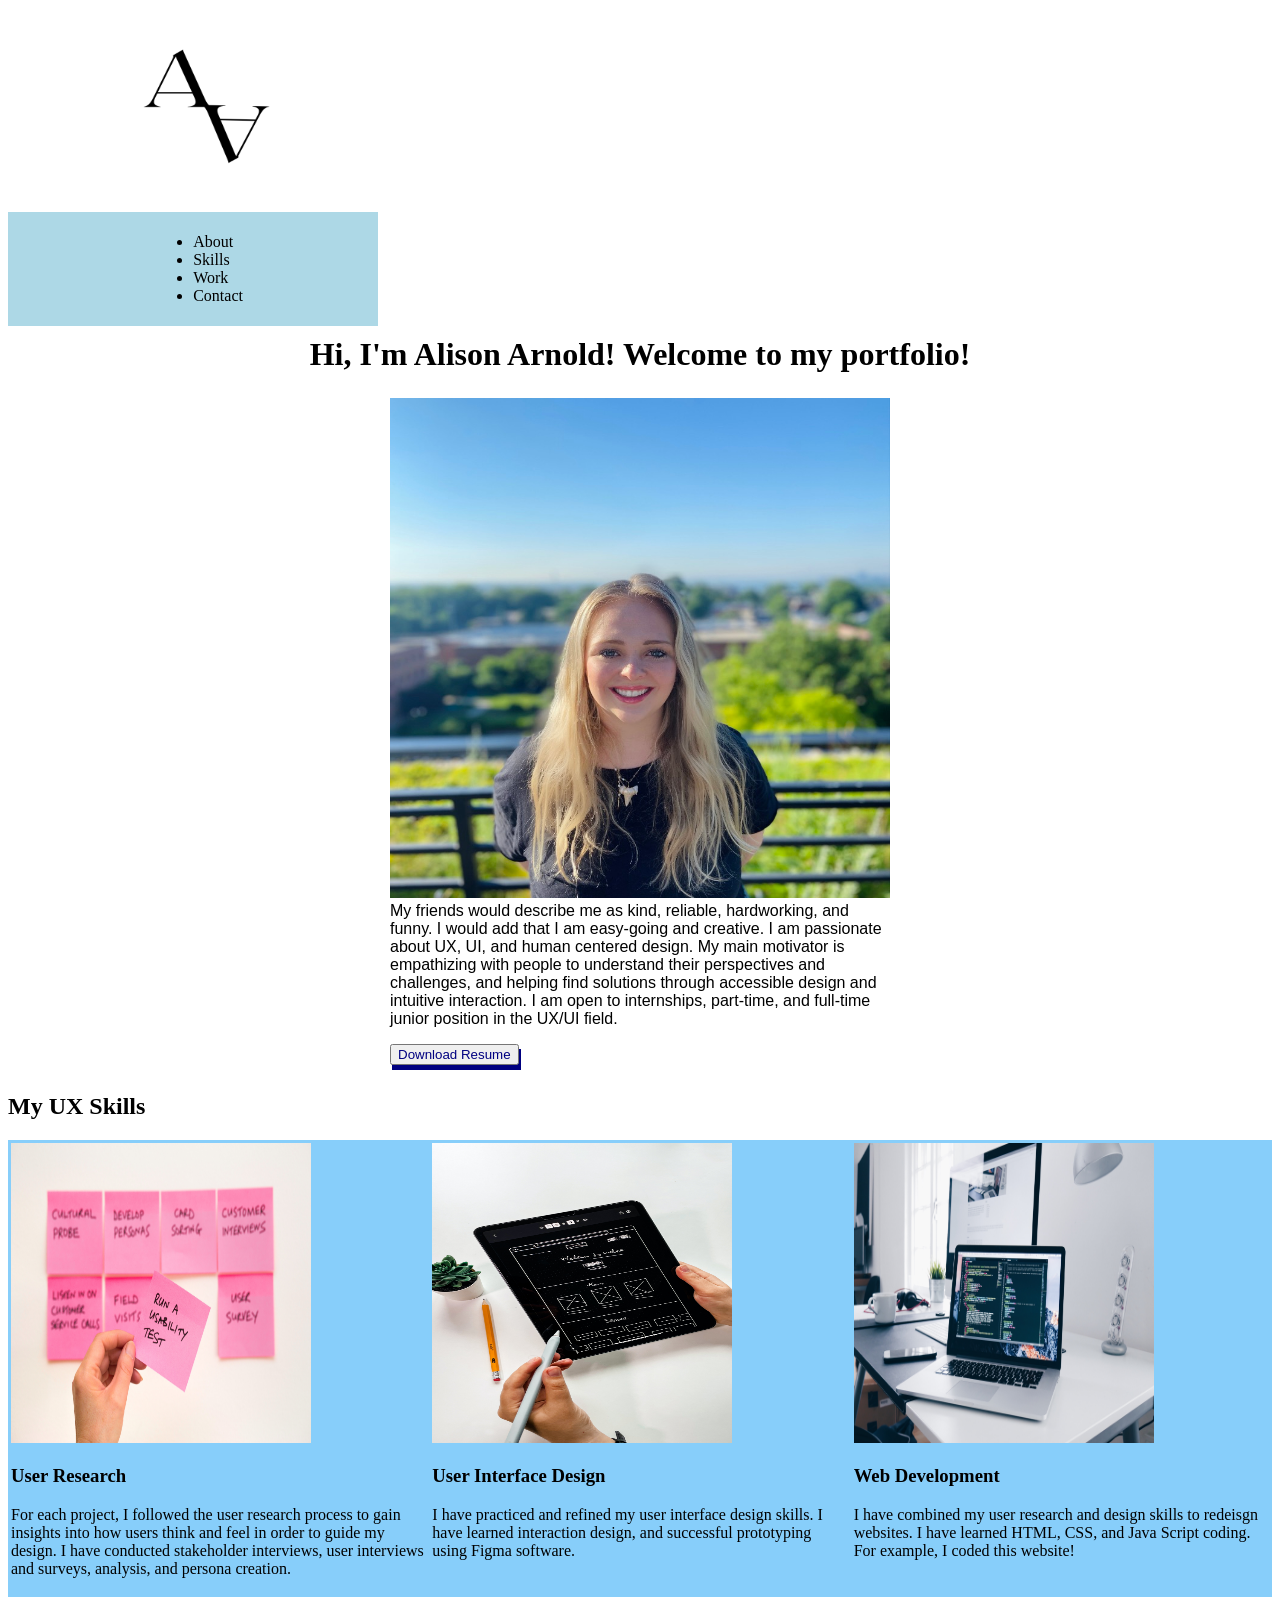
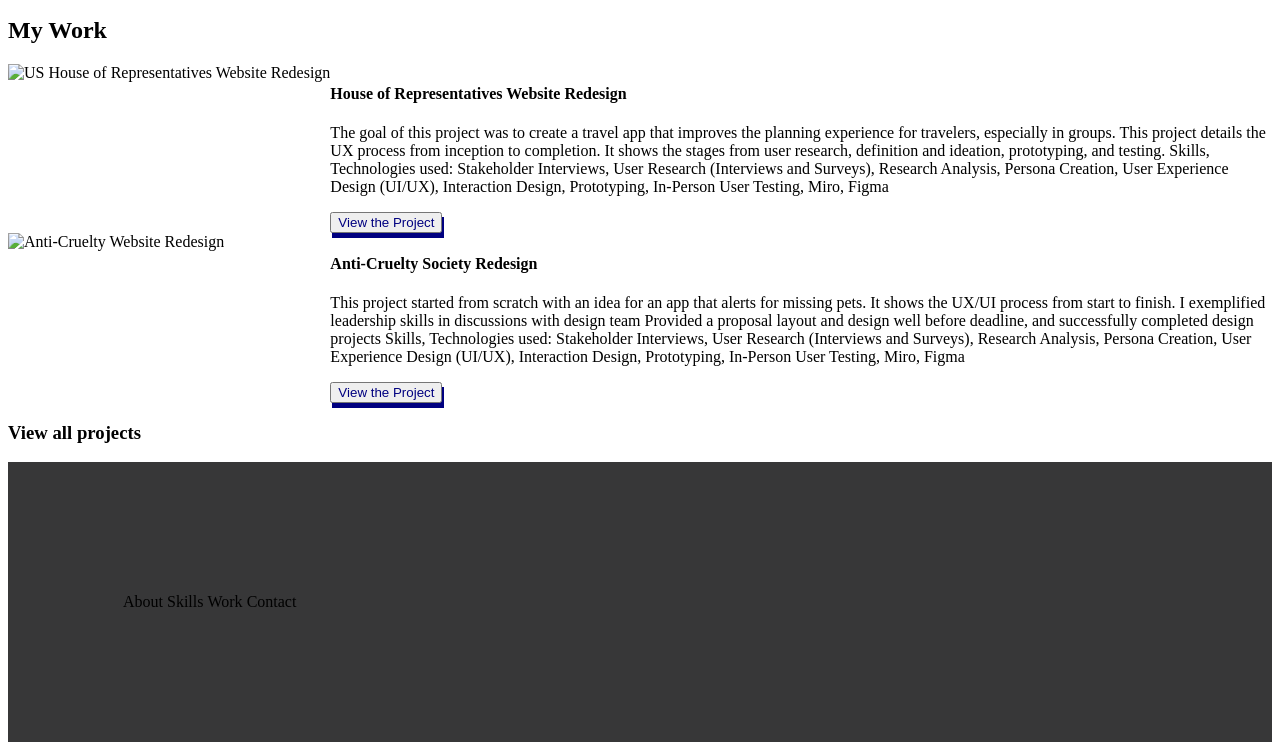
==== index.html @ e52a324d "second second" ====
<!DOCTYPE html>
<html>
<head>
    <link rel="stylesheet" href="style.css">
    <title></title>
    <script src="https://ajax.googleapis.com/ajax/libs/jquery/3.6.4/jquery.min.js"></script>
</head>
<body>

<header class="navigation">
    <div class="inline-block" class="logo">
        <img src="logo.png" alt="Logo" width="400" height="200"
    </div>
    
 <nav class="inline-block">
    <ul>
        <li>About</li>
        <li>Skills</li>
        <li>Work</li>
        <li>Contact</li>
    </ul>
 </nav>

</header>




<header class="welcome">Hi, I'm Alison Arnold! Welcome to my portfolio!</header>



<section class="heroImg">
    <div class="content">
        <img src="Headshot.jpg" width="500" height="500"
        <p>My friends would describe me as kind, reliable, hardworking, and funny. I would add that I am easy-going and creative. I am passionate about UX, UI, and human centered design. My main motivator is empathizing with people to understand their perspectives and challenges, and helping find solutions through accessible design and intuitive interaction.
I am open to internships, part-time, and full-time junior position in the UX/UI field.</p>
<button>Download Resume</button>
    </div>


</section>

 <!--  My UX Skills section coded using CSS flex -->
<section class="mySkills">
    <h1>My UX Skills</h1>
    <div class="flexContainer">
        <div class="userResearch"> <img src="User Research.jpg" alt="User Research" width="300" height="300">
        <h3>User Research</h3>
        <p> For each project, I followed the user research process to gain insights into how users think and feel in order to guide my design. I have conducted stakeholder interviews, user interviews and surveys, analysis, and persona creation.   </p></div>
        <div class="uiDesign"> <img src="UI Design.jpg" alt="User Interface Design" width="300" height="300">
            <h3>User Interface Design</h3>
            <p> I have practiced and refined my user interface design skills. I have learned interaction design, and successful prototyping using Figma software.</p></div>
        <div class="webDevelopment"> <img src="Web Development.jpg" alt="Web Development" width="300" height="300">
            <h3>Web Development</h3>
            <p> I have combined my user research and design skills to redeisgn websites. I have learned HTML, CSS, and Java Script coding. For example, I coded this website!</p></div>
        </div>
    </div>

</section>




<!-- My Work Section Constructed using CSS Grid -->
<section class="myWork">
    <h1>My Work</h1>
    <div class="workGrid">
        <div class="houseWebsite"> <img src="house desktop mockup 2.png" alt="US House of Representatives Website Redesign" 
            width="500" height="300">
        </div>
        <div class="houseWords"> 
            <h4>House of Representatives Website Redesign</h4>
            <p>The goal of this project was to create a travel app that improves the planning experience for
                travelers, especially in groups. This project details the UX process from inception to completion. It
                shows the stages from user research, definition and ideation, prototyping, and testing.
                Skills, Technologies used: Stakeholder Interviews, User Research (Interviews and Surveys),
                Research Analysis, Persona Creation, User Experience Design (UI/UX), Interaction Design,
                Prototyping, In-Person User Testing, Miro, Figma</p>
            <button>View the Project</button>
        </div>
        <div class="antiCruelty"> <img src="anti cruelty desktop mockup 2.jpeg" alt="Anti-Cruelty Website Redesign"
            width="400" height="300"></div>
            <div class="crueltyWords"> 
                <h4>Anti-Cruelty Society Redesign</h4>
                <p>This project started from scratch with an idea for an app that alerts for missing pets. It shows the
                    UX/UI process from start to finish. I exemplified leadership skills in discussions with design team
                    Provided a proposal layout and design well before deadline, and successfully completed
                    design projects
                    Skills, Technologies used: Stakeholder Interviews, User Research (Interviews and Surveys),
                    Research Analysis, Persona Creation, User Experience Design (UI/UX), Interaction Design,
                    Prototyping, In-Person User Testing, Miro, Figma</p>
                <button>View the Project</button>
            </div>
        </div>
    
        <h3>View all projects</h3>




    </div>






</section>







<footer>
    <ul>
        <li class="inline-block">About</li>
        <li class="inline-block">Skills</li>
        <li class="inline-block">Work</li>
        <li class="inline-block">Contact</li>
    </ul>
</footer>




</body>


<script src="index.js"></script>


</html>
---- style.css ----
.inline-block {display: inline-block;
vertical-align: top; }

.logo {width: 23%;
padding: 1%;
text-align: center;}

nav {width: 73%;
padding: 1%;
background-color: lightblue;}

ul {width: 50%;
margin-left: auto;}

.welcome {text-align: center; padding-top: 10px; font-weight: bolder; font-size: larger;}

.heroImg {height: 600px;
padding: 25px;}

.content {width: 500px;
margin: 0 auto;
font-family: Arial, Helvetica, sans-serif;}

footer {background-color: #373738;
padding: 15px;}

footer ul {display: inline-block;
    vertical-align: top;
    padding: 100px;}

button {color: navy;
box-shadow: 2px 5px;}

.mySkills {padding-top: 50px;}
.flexContainer {display: flex; flex-direction: row; flex-wrap: nowrap; background-color: lightskyblue;}
.userResearch {width: 33%; margin: 1px; padding: 2px;}
.uiDesign {width: 33%;margin: 1px; padding: 2px;}
.webDevelopment {width: 33%;margin: 1px; padding: 2px;}

.workGrid {display: grid;}
.houseWebsite {grid-area: 1 / 1 / span 2 /span 3;}
.houseWords {grid-area: 1 / 4 / span 2 / span 6;}
.antiCruelty {grid-area: 4 / 1 / span 2 / span 3;}
.crueltyWords {grid-area: 4 / 4 / span 2 / span 6;}

@media only screen and (max-width: 600) {
    .flexContainer {display: flex; flex-direction: column; flex-wrap: nowrap; background-color: lightskyblue;}
    .userResearch {width: 100%; margin: 1px; padding: 2px;}
    .uiDesign {width: 100%;margin: 1px; padding: 2px;}
    .webDevelopment {width: 100%;margin: 1px; padding: 2px;}

    .workGrid {display: grid;}
    .houseWebsite {grid-area: 1 / 1 / span 2 /span 3;}
    .houseWords {grid-area: 1 / 4 / span 2 / span 6;}
    .antiCruelty {grid-area: 4 / 1 / span 2 / span 3;}
    .crueltyWords {grid-area: 4 / 4 / span 2 / span 6;}

}
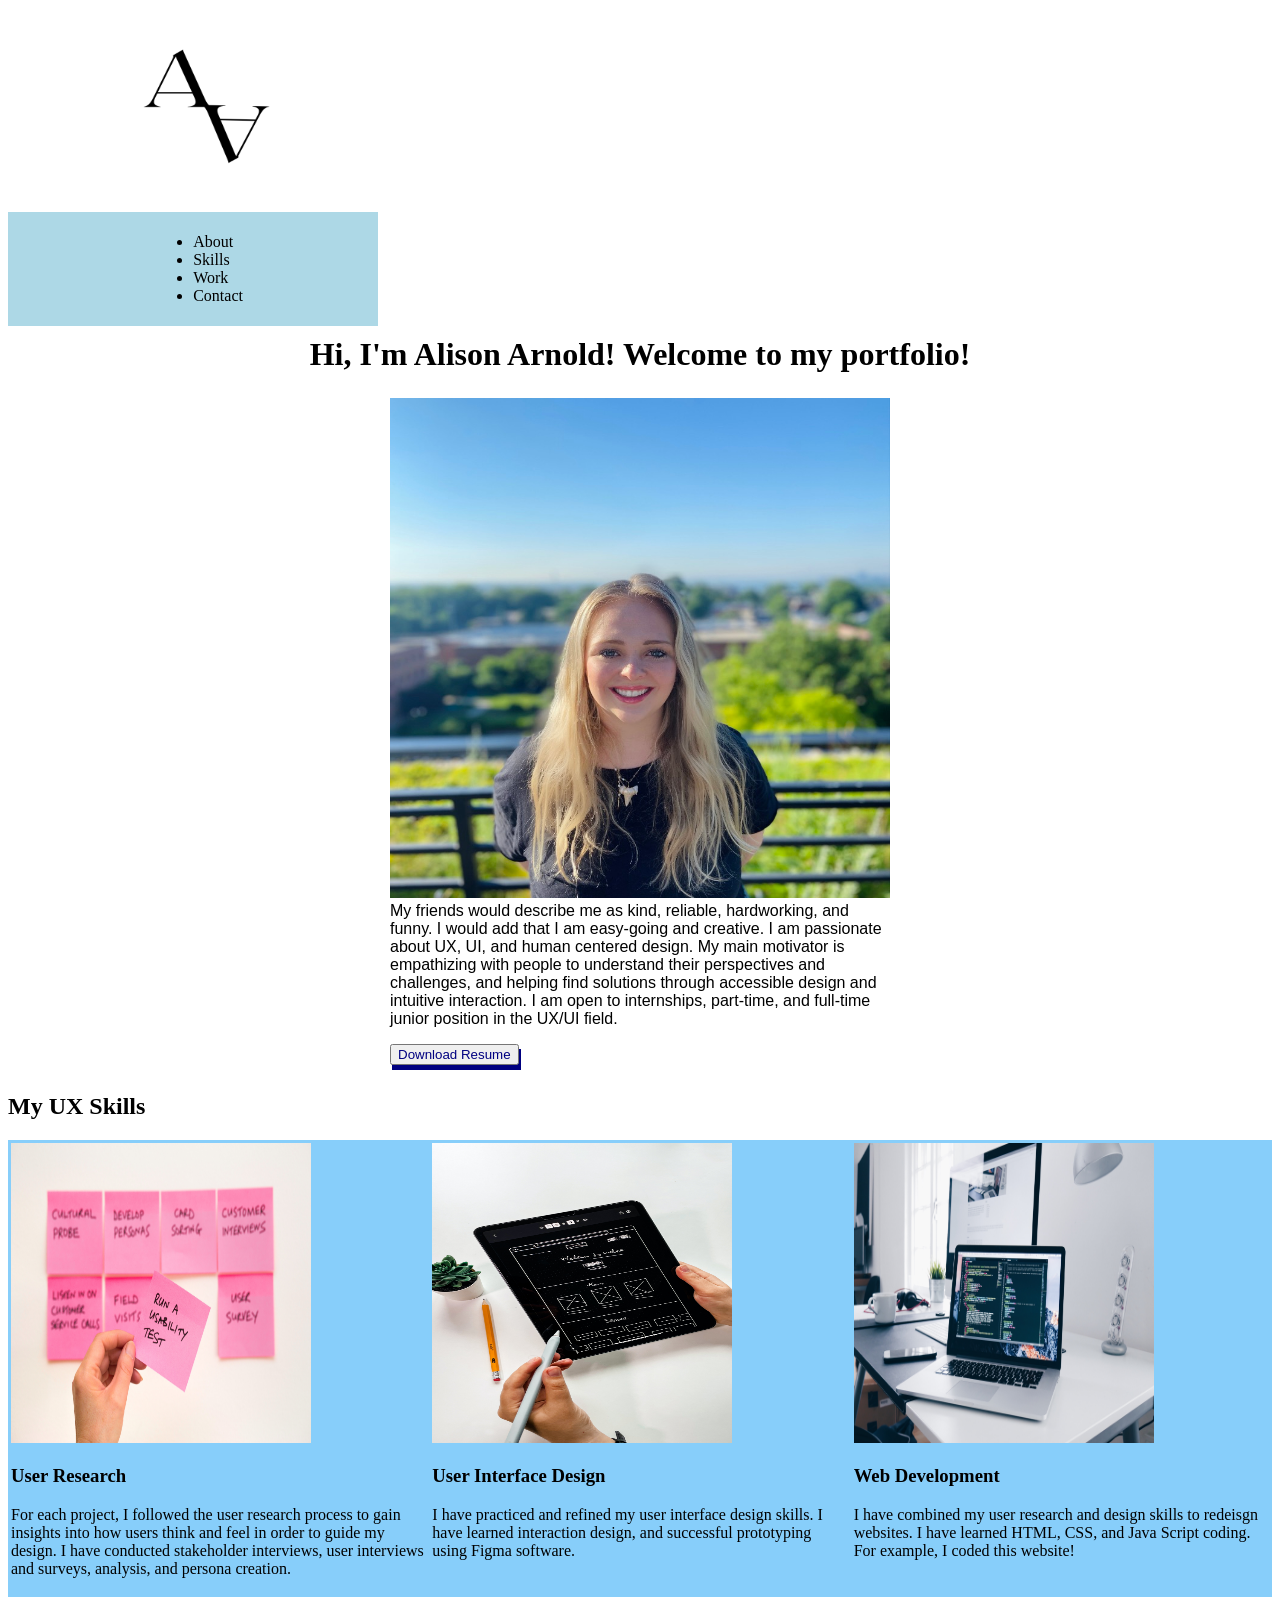
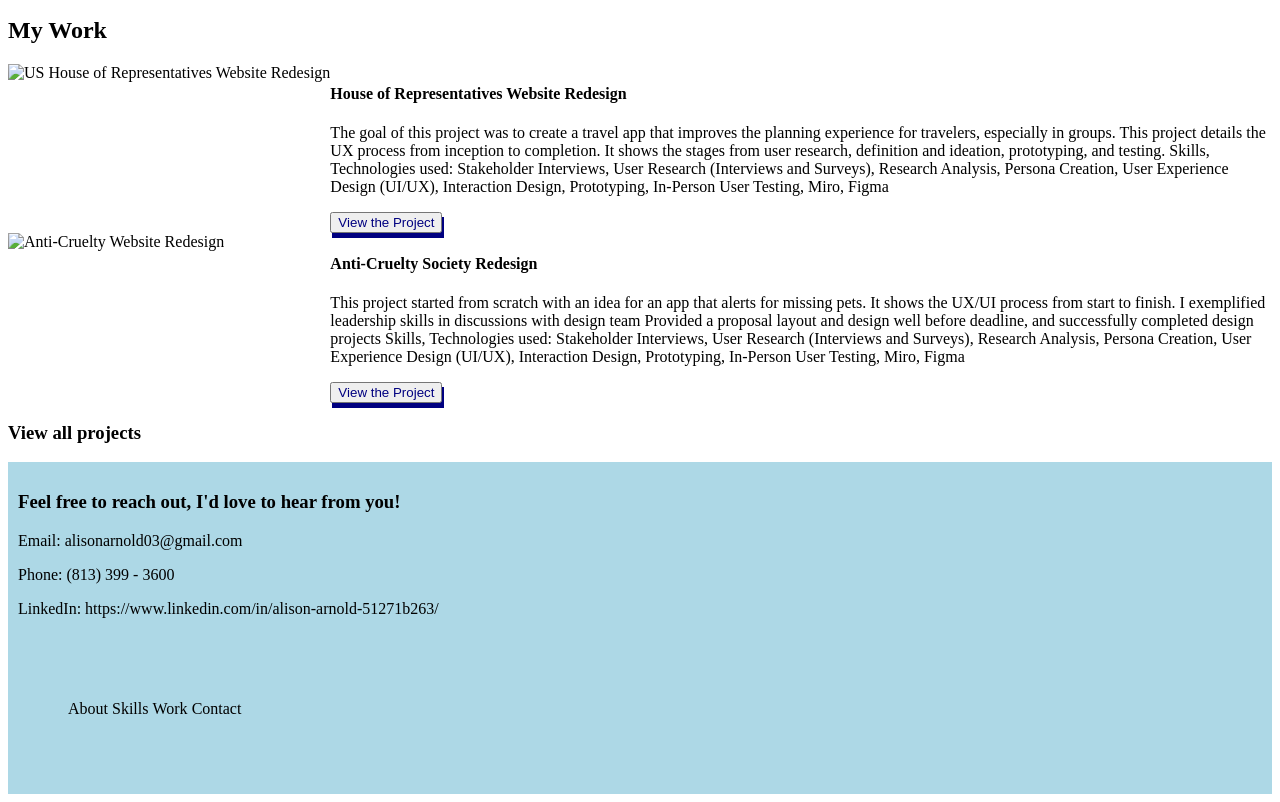
==== commit b4bb8a73: "third third" ====
--- a/index.html
+++ b/index.html
@@ -115,6 +115,10 @@
 
 
 <footer>
+    <h3>Feel free to reach out, I'd love to hear from you!</h3>
+    <p> Email: alisonarnold03@gmail.com</p>
+    <p> Phone: (813) 399 - 3600 </p>
+    <p> LinkedIn: https://www.linkedin.com/in/alison-arnold-51271b263/</p>
     <ul>
         <li class="inline-block">About</li>
         <li class="inline-block">Skills</li>
--- a/style.css
+++ b/style.css
@@ -21,12 +21,12 @@
 margin: 0 auto;
 font-family: Arial, Helvetica, sans-serif;}
 
-footer {background-color: #373738;
-padding: 15px;}
+footer {background-color: lightblue;
+padding: 10px;}
 
 footer ul {display: inline-block;
     vertical-align: top;
-    padding: 100px;}
+    padding: 50px;}
 
 button {color: navy;
 box-shadow: 2px 5px;}
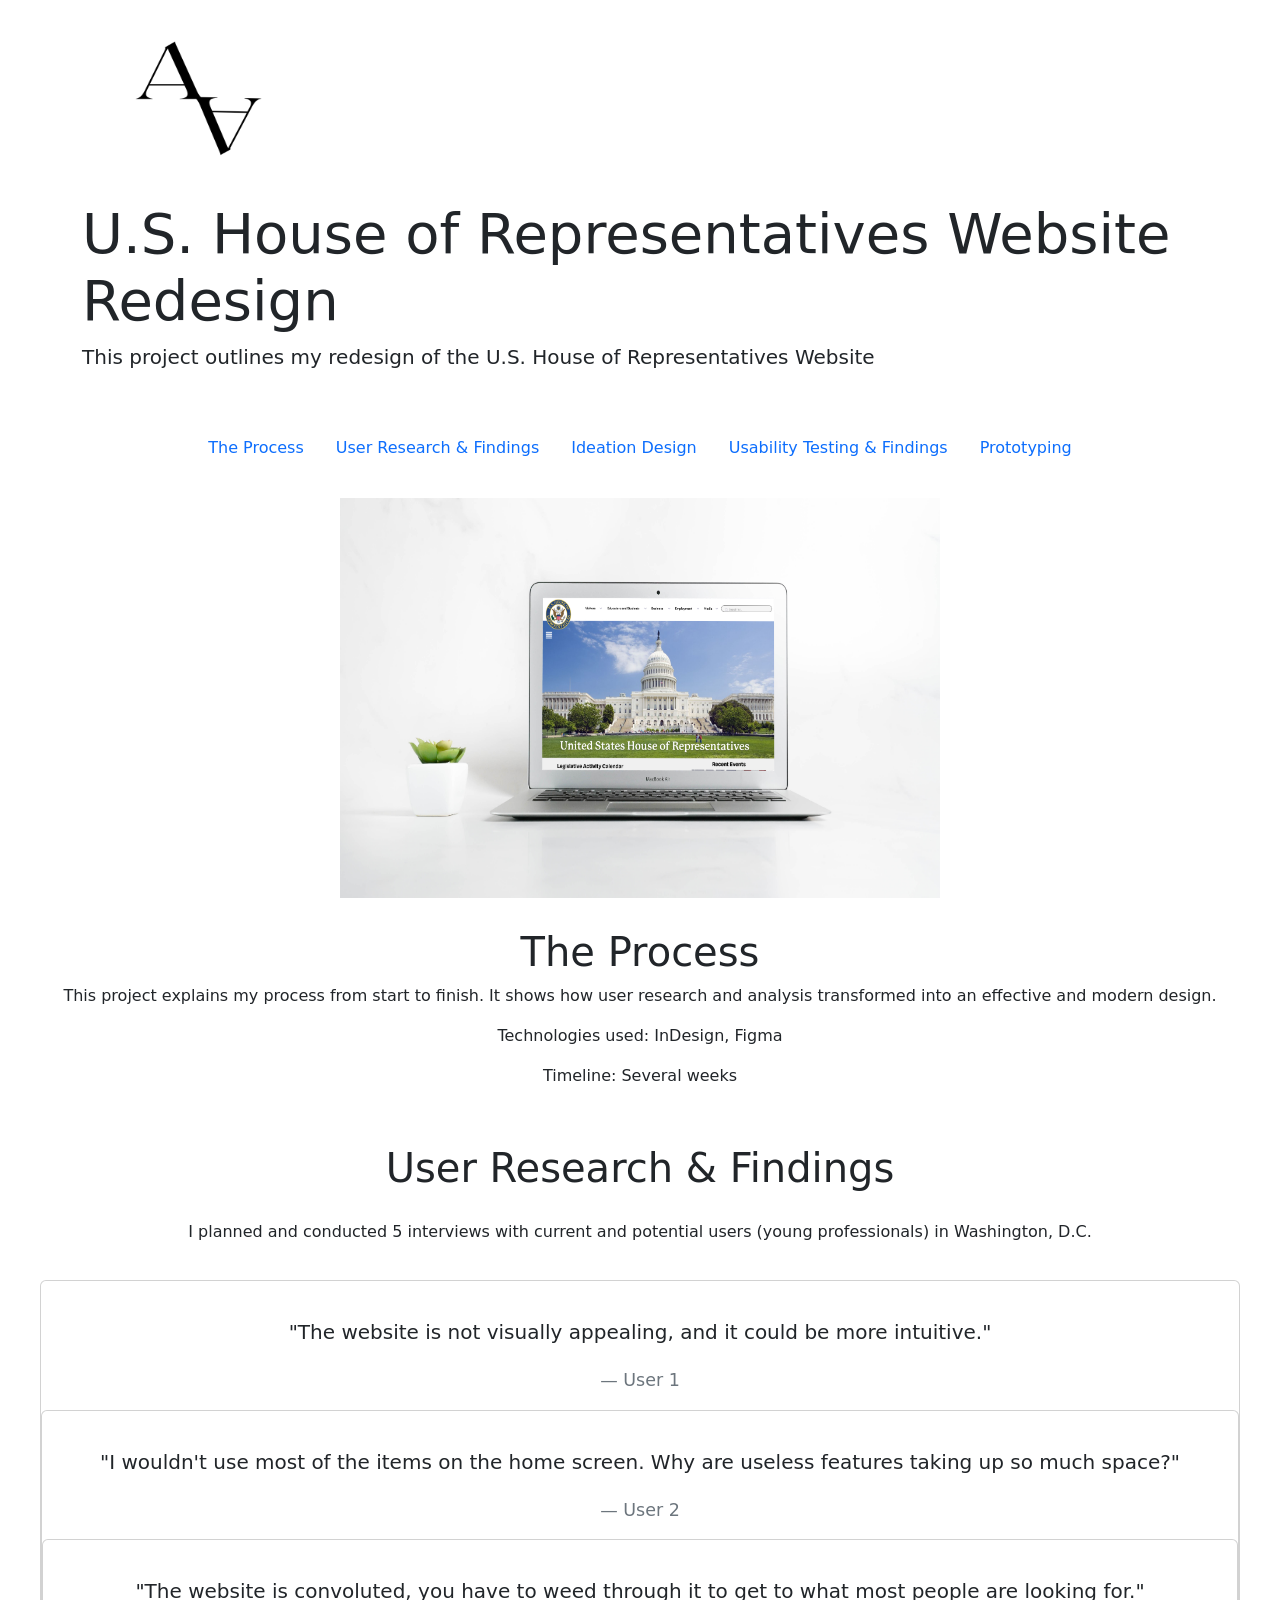
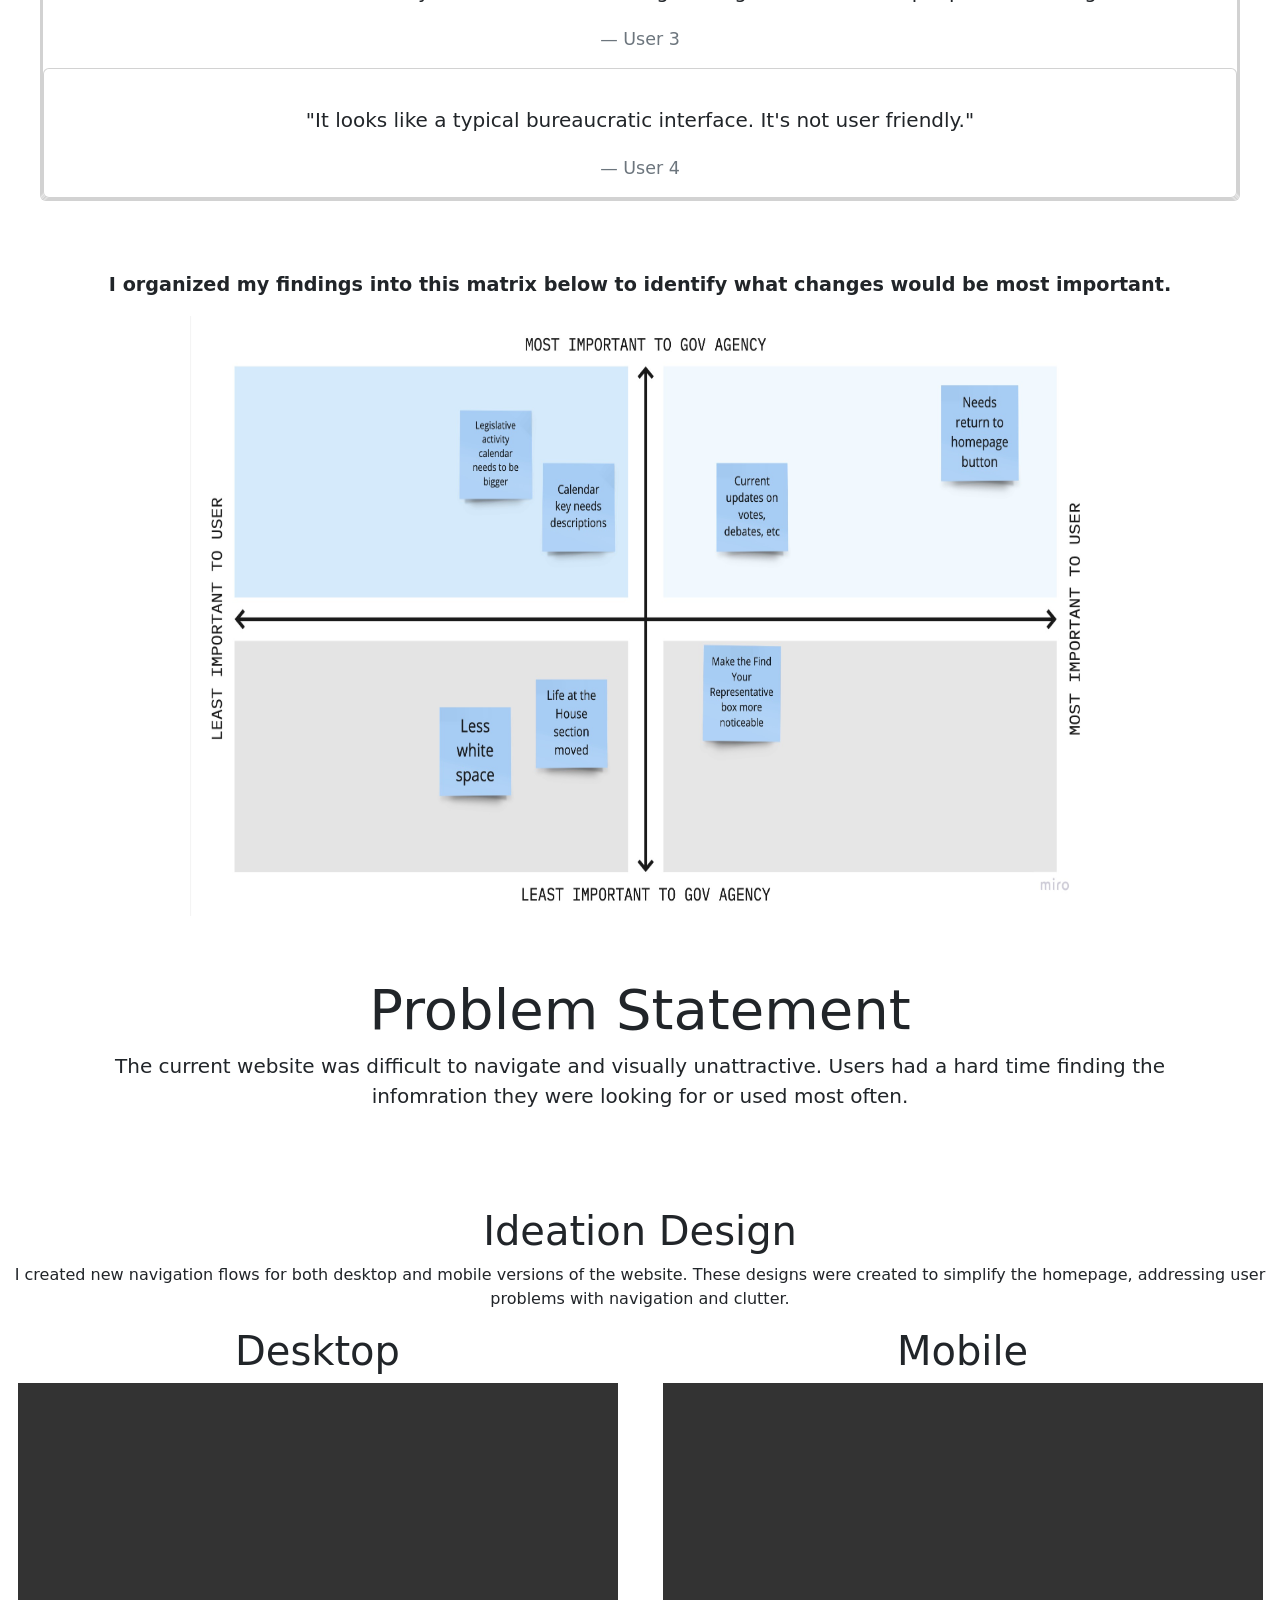
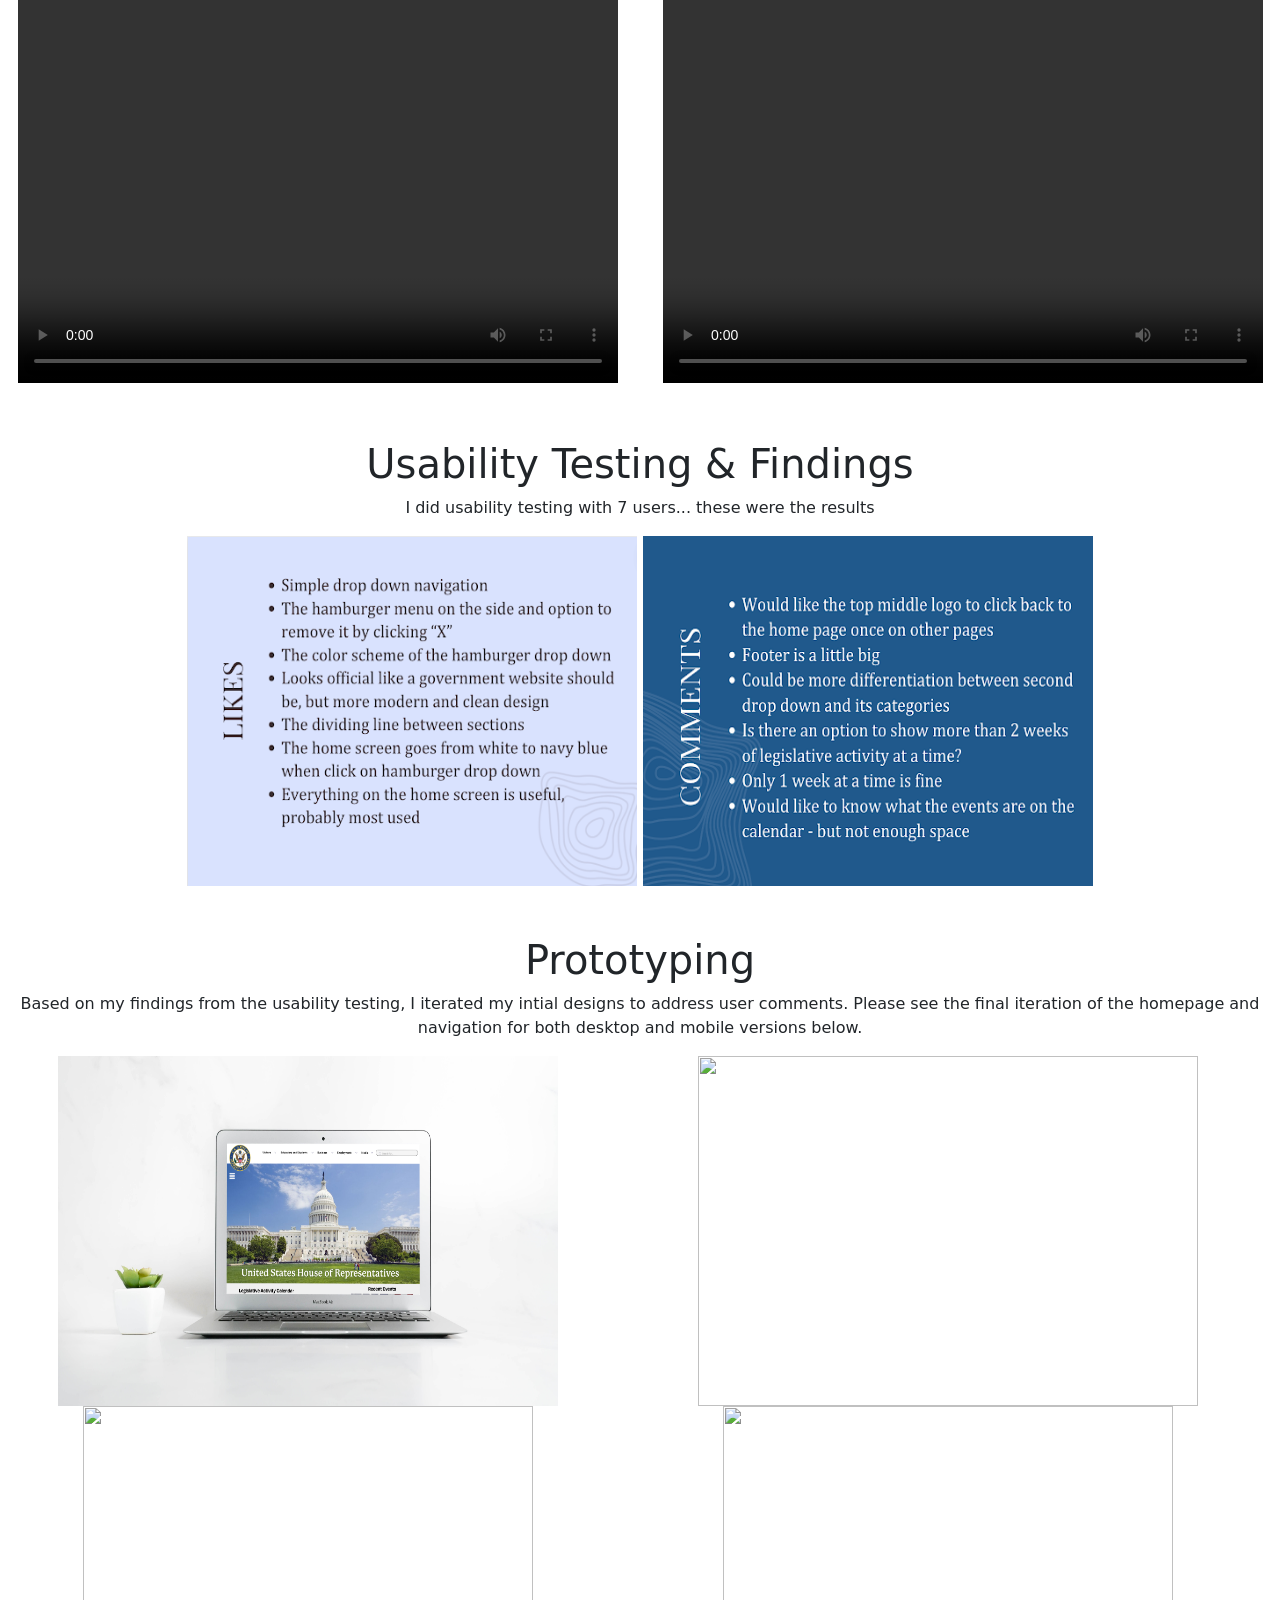
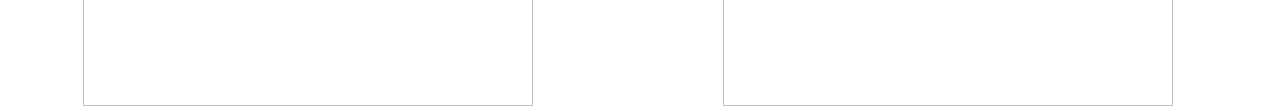
==== commit a9af5bfe: "commit to link unit 20 commit to link unit 20" ====
--- a/index.html
+++ b/index.html
@@ -1,139 +1,203 @@
 <!DOCTYPE html>
 <html>
 <head>
+    
+
+    <!-- Required meta tags -->
+    <meta charset="utf-8">
+    <meta name="viewport" content="width=device-width, initial-scale=1, shrink-to-fit=no">
+
+    <title>UX/UI Homework 20</title>
+
+    <!-- Bootstrap CSS -->
     <link rel="stylesheet" href="style.css">
-    <title></title>
-    <script src="https://ajax.googleapis.com/ajax/libs/jquery/3.6.4/jquery.min.js"></script>
+    <link href="https://cdn.jsdelivr.net/npm/bootstrap@5.3.0-alpha3/dist/css/bootstrap.min.css" rel="stylesheet" integrity="sha384-KK94CHFLLe+nY2dmCWGMq91rCGa5gtU4mk92HdvYe+M/SXH301p5ILy+dN9+nJOZ" crossorigin="anonymous">
+    <link rel="stylesheet" href="css/index.css" type="text/css">
+
+
+
 </head>
+
+
 <body>
 
-<header class="navigation">
-    <div class="inline-block" class="logo">
-        <img src="logo.png" alt="Logo" width="400" height="200"
+    <header class="navigation">
+        <div class="inline-block" class="logo">
+            <img src="logo.png" alt="Logo" width="400" height="200"
+        </div>
+
+        <div class="jumbotron jumbotron-fluid">
+            <div class="container">
+              <h1 class="display-4">U.S. House of Representatives Website Redesign</h1>
+              <p class="lead">This project outlines my redesign of the U.S. House of Representatives Website</p>
+            </div>
+          </div>
+
+    <ul class="nav justify-content-center">
+        <li class="nav-item">
+          <a class="nav-link active" href="#">The Process</a>
+        </li>
+        <li class="nav-item">
+          <a class="nav-link" href="#">User Research & Findings</a>
+        </li>
+        <li class="nav-item">
+          <a class="nav-link" href="#">Ideation Design</a>
+        </li>
+        <li class="nav-item">
+            <a class="nav-link" href="#">Usability Testing & Findings</a>
+          </li>
+          <li class="nav-item">
+            <a class="nav-link" href="#">Prototyping</a>
+          </li>
+      </ul>
+    
+    <div class="text-center">
+      <img src="House Desktop mockup.jpeg" alt="Desktop Mockup" width="600" height="400"
     </div>
+
+<section class="theProcess">
+    <div class="flexContainter">
+    <h1>The Process</h1>
+    <p>This project explains my process from start to finish. It shows how user research and analysis transformed into an effective and modern design.</p>
+        <p>Technologies used: InDesign, Figma</p>
+        <p>Timeline: Several weeks</p>
+    </div>
+    </section>
+
+
+<section class="userResearch">
+    <h1>User Research & Findings</h1>
+    <p>I planned and conducted 5 interviews with current and potential users (young professionals) in Washington, D.C.</p>
+    <div class="card">
+        <div class="card-body">
+          <blockquote class="blockquote mb-0">
+            <p>"The website is not visually appealing, and it could be more intuitive."</p>
+            <footer class="blockquote-footer">User 1</footer>
+          </blockquote>
+        </div>
+      
+        <div class="card">
+            <div class="card-body">
+              <blockquote class="blockquote mb-0">
+                <p>"I wouldn't use most of the items on the home screen. Why are useless features taking up so much space?"</p>
+                <footer class="blockquote-footer">User 2</footer>
+              </blockquote>
+            </div>
+
+            <div class="card">
+                <div class="card-body">
+                  <blockquote class="blockquote mb-0">
+                    <p>"The website is convoluted, you have to weed through it to get to what most people are looking for."</p>
+                    <footer class="blockquote-footer">User 3</footer>
+                  </blockquote>
+                </div>
+
+                <div class="card">
+                    <div class="card-body">
+                      <blockquote class="blockquote mb-0">
+                        <p>"It looks like a typical bureaucratic interface. It's not user friendly."</p>
+                        <footer class="blockquote-footer">User 4</footer>
+                      </blockquote>
+                    </div>
+                    </div>
+                </section>
+
+            <section class="matrixWords">   
+            <p>I organized my findings into this matrix below to identify what changes would be most important.</p>
+        <div class="matrix">
+            <img src="matrix.jpg" width="900" height="600"
+        </div>
+        
+</section>
+
+
+
+
+<section class="problemStatement">
+    <div class="jumbotron jumbotron-fluid">
+        <div class="container">
+          <h1 class="display-4">Problem Statement</h1>
+          <p class="lead">The current website was difficult to navigate and visually unattractive. Users had a hard time finding the infomration they were looking for or used most often.</p>
+        </div>
+      </div>
+    </section>
+
+   
+
+<section class="Ideation">
+    <h1>Ideation Design</h1>
+    <p>I created new navigation flows for both desktop and mobile versions of the website. These designs were created to simplify the homepage, addressing user problems with navigation and clutter.</p>
+
+    <div class="grid-container">
+          <div class="grid-child desktop">
+            <h1>Desktop</h1>
+                <video width="600" height="600" controls>
+        <source src="House Desktop Prototype.mp4" type="video/mp4">
+                </video>
+                   </div>
+
+          <div class="grid-child mobile">
+            <h1>Mobile</h1>
+                <video width="600" height="600" controls>
+        <source src="house mobile protoype.mp4" type="video/mp4">
+                </video>
+                   </div>
+
+      </div>
     
- <nav class="inline-block">
-    <ul>
-        <li>About</li>
-        <li>Skills</li>
-        <li>Work</li>
-        <li>Contact</li>
-    </ul>
- </nav>
-
-</header>
-
-
-
-
-<header class="welcome">Hi, I'm Alison Arnold! Welcome to my portfolio!</header>
-
-
-
-<section class="heroImg">
-    <div class="content">
-        <img src="Headshot.jpg" width="500" height="500"
-        <p>My friends would describe me as kind, reliable, hardworking, and funny. I would add that I am easy-going and creative. I am passionate about UX, UI, and human centered design. My main motivator is empathizing with people to understand their perspectives and challenges, and helping find solutions through accessible design and intuitive interaction.
-I am open to internships, part-time, and full-time junior position in the UX/UI field.</p>
-<button>Download Resume</button>
-    </div>
-
-
-</section>
-
- <!--  My UX Skills section coded using CSS flex -->
-<section class="mySkills">
-    <h1>My UX Skills</h1>
-    <div class="flexContainer">
-        <div class="userResearch"> <img src="User Research.jpg" alt="User Research" width="300" height="300">
-        <h3>User Research</h3>
-        <p> For each project, I followed the user research process to gain insights into how users think and feel in order to guide my design. I have conducted stakeholder interviews, user interviews and surveys, analysis, and persona creation.   </p></div>
-        <div class="uiDesign"> <img src="UI Design.jpg" alt="User Interface Design" width="300" height="300">
-            <h3>User Interface Design</h3>
-            <p> I have practiced and refined my user interface design skills. I have learned interaction design, and successful prototyping using Figma software.</p></div>
-        <div class="webDevelopment"> <img src="Web Development.jpg" alt="Web Development" width="300" height="300">
-            <h3>Web Development</h3>
-            <p> I have combined my user research and design skills to redeisgn websites. I have learned HTML, CSS, and Java Script coding. For example, I coded this website!</p></div>
-        </div>
-    </div>
-
-</section>
-
-
-
-
-<!-- My Work Section Constructed using CSS Grid -->
-<section class="myWork">
-    <h1>My Work</h1>
-    <div class="workGrid">
-        <div class="houseWebsite"> <img src="house desktop mockup 2.png" alt="US House of Representatives Website Redesign" 
-            width="500" height="300">
-        </div>
-        <div class="houseWords"> 
-            <h4>House of Representatives Website Redesign</h4>
-            <p>The goal of this project was to create a travel app that improves the planning experience for
-                travelers, especially in groups. This project details the UX process from inception to completion. It
-                shows the stages from user research, definition and ideation, prototyping, and testing.
-                Skills, Technologies used: Stakeholder Interviews, User Research (Interviews and Surveys),
-                Research Analysis, Persona Creation, User Experience Design (UI/UX), Interaction Design,
-                Prototyping, In-Person User Testing, Miro, Figma</p>
-            <button>View the Project</button>
-        </div>
-        <div class="antiCruelty"> <img src="anti cruelty desktop mockup 2.jpeg" alt="Anti-Cruelty Website Redesign"
-            width="400" height="300"></div>
-            <div class="crueltyWords"> 
-                <h4>Anti-Cruelty Society Redesign</h4>
-                <p>This project started from scratch with an idea for an app that alerts for missing pets. It shows the
-                    UX/UI process from start to finish. I exemplified leadership skills in discussions with design team
-                    Provided a proposal layout and design well before deadline, and successfully completed
-                    design projects
-                    Skills, Technologies used: Stakeholder Interviews, User Research (Interviews and Surveys),
-                    Research Analysis, Persona Creation, User Experience Design (UI/UX), Interaction Design,
-                    Prototyping, In-Person User Testing, Miro, Figma</p>
-                <button>View the Project</button>
-            </div>
-        </div>
-    
-        <h3>View all projects</h3>
-
-
-
-
-    </div>
-
-
-
-
-
-
-</section>
-
-
-
-
-
-
-
-<footer>
-    <h3>Feel free to reach out, I'd love to hear from you!</h3>
-    <p> Email: alisonarnold03@gmail.com</p>
-    <p> Phone: (813) 399 - 3600 </p>
-    <p> LinkedIn: https://www.linkedin.com/in/alison-arnold-51271b263/</p>
-    <ul>
-        <li class="inline-block">About</li>
-        <li class="inline-block">Skills</li>
-        <li class="inline-block">Work</li>
-        <li class="inline-block">Contact</li>
-    </ul>
-</footer>
-
-
-
-
+</section>
+
+
+
+<section class="usabilityTest">
+<h1>Usability Testing & Findings</h1>
+<p>I did usability testing with 7 users... these were the results</p>
+<img src="house likes.png" height="350" width="450">
+<img src="house comments.png" height="350" width="450">
+</section>
+
+<!-- Used Bootstrap 4's col system-->
+<section class="Prototyping">
+    <h1>Prototyping</h1>
+    <p>Based on my findings from the usability testing, I iterated my intial designs to address user comments. Please see the final iteration of the homepage and navigation for both desktop and mobile versions below. </p>
+    <div class="row">
+        <div class="row">
+          <div class="col">
+            <img src="House Desktop mockup.jpeg" height="350" width="500">
+          </div>
+
+          <div class="col">
+            <img src="house desktop mockup 2.png" height="350" width="500">
+          </div>
+
+          <div class="col">
+            <img src="house mobile mockup.jpeg" height="300" width="450">
+          </div>
+
+          <div class="col">
+            <img src="house mobile mockups 3.jpeg" height="300" width="450">
+          </div>
+
+
+        </div>
+      
+
+
+</section>
+
+
+
+
+
+
+
+
+<!-- Bootstrap JS and Jquery -->
+<script src="https://cdn.jsdelivr.net/npm/bootstrap@5.3.0-alpha3/dist/js/bootstrap.bundle.min.js" integrity="sha384-ENjdO4Dr2bkBIFxQpeoTz1HIcje39Wm4jDKdf19U8gI4ddQ3GYNS7NTKfAdVQSZe" crossorigin="anonymous"></script>
 </body>
 
 
-<script src="index.js"></script>
+
 
 
 </html>
--- a/style.css
+++ b/style.css
@@ -1,58 +1,26 @@
-.inline-block {display: inline-block;
-vertical-align: top; }
+.grid-container {display: grid;
+grid-template-columns: 1fr 1fr;
+grid-gap: 10px;}
 
-.logo {width: 23%;
-padding: 1%;
-text-align: center;}
+.nav-item {padding-top: 40px;}
 
-nav {width: 73%;
-padding: 1%;
-background-color: lightblue;}
+.text-center {padding-top: 30px;}
 
-ul {width: 50%;
-margin-left: auto;}
+.theProcess {padding-top: 30px;}
 
-.welcome {text-align: center; padding-top: 10px; font-weight: bolder; font-size: larger;}
+.userResearch {padding: 40px;}
 
-.heroImg {height: 600px;
-padding: 25px;}
+.userResearch p {padding: 20px;}
 
-.content {width: 500px;
-margin: 0 auto;
-font-family: Arial, Helvetica, sans-serif;}
+.matrixWords p {padding-top: 30px;
+font-size: larger;
+font-weight:bold;}
 
-footer {background-color: lightblue;
-padding: 10px;}
+.problemStatement {padding-top: 60px;
+padding-bottom: 30px;}
 
-footer ul {display: inline-block;
-    vertical-align: top;
-    padding: 50px;}
+.Ideation {padding-top: 50px;}
 
-button {color: navy;
-box-shadow: 2px 5px;}
+.usabilityTest {padding-top: 50px;}
 
-.mySkills {padding-top: 50px;}
-.flexContainer {display: flex; flex-direction: row; flex-wrap: nowrap; background-color: lightskyblue;}
-.userResearch {width: 33%; margin: 1px; padding: 2px;}
-.uiDesign {width: 33%;margin: 1px; padding: 2px;}
-.webDevelopment {width: 33%;margin: 1px; padding: 2px;}
-
-.workGrid {display: grid;}
-.houseWebsite {grid-area: 1 / 1 / span 2 /span 3;}
-.houseWords {grid-area: 1 / 4 / span 2 / span 6;}
-.antiCruelty {grid-area: 4 / 1 / span 2 / span 3;}
-.crueltyWords {grid-area: 4 / 4 / span 2 / span 6;}
-
-@media only screen and (max-width: 600) {
-    .flexContainer {display: flex; flex-direction: column; flex-wrap: nowrap; background-color: lightskyblue;}
-    .userResearch {width: 100%; margin: 1px; padding: 2px;}
-    .uiDesign {width: 100%;margin: 1px; padding: 2px;}
-    .webDevelopment {width: 100%;margin: 1px; padding: 2px;}
-
-    .workGrid {display: grid;}
-    .houseWebsite {grid-area: 1 / 1 / span 2 /span 3;}
-    .houseWords {grid-area: 1 / 4 / span 2 / span 6;}
-    .antiCruelty {grid-area: 4 / 1 / span 2 / span 3;}
-    .crueltyWords {grid-area: 4 / 4 / span 2 / span 6;}
-
-}+.Prototyping {padding-top: 50px;}
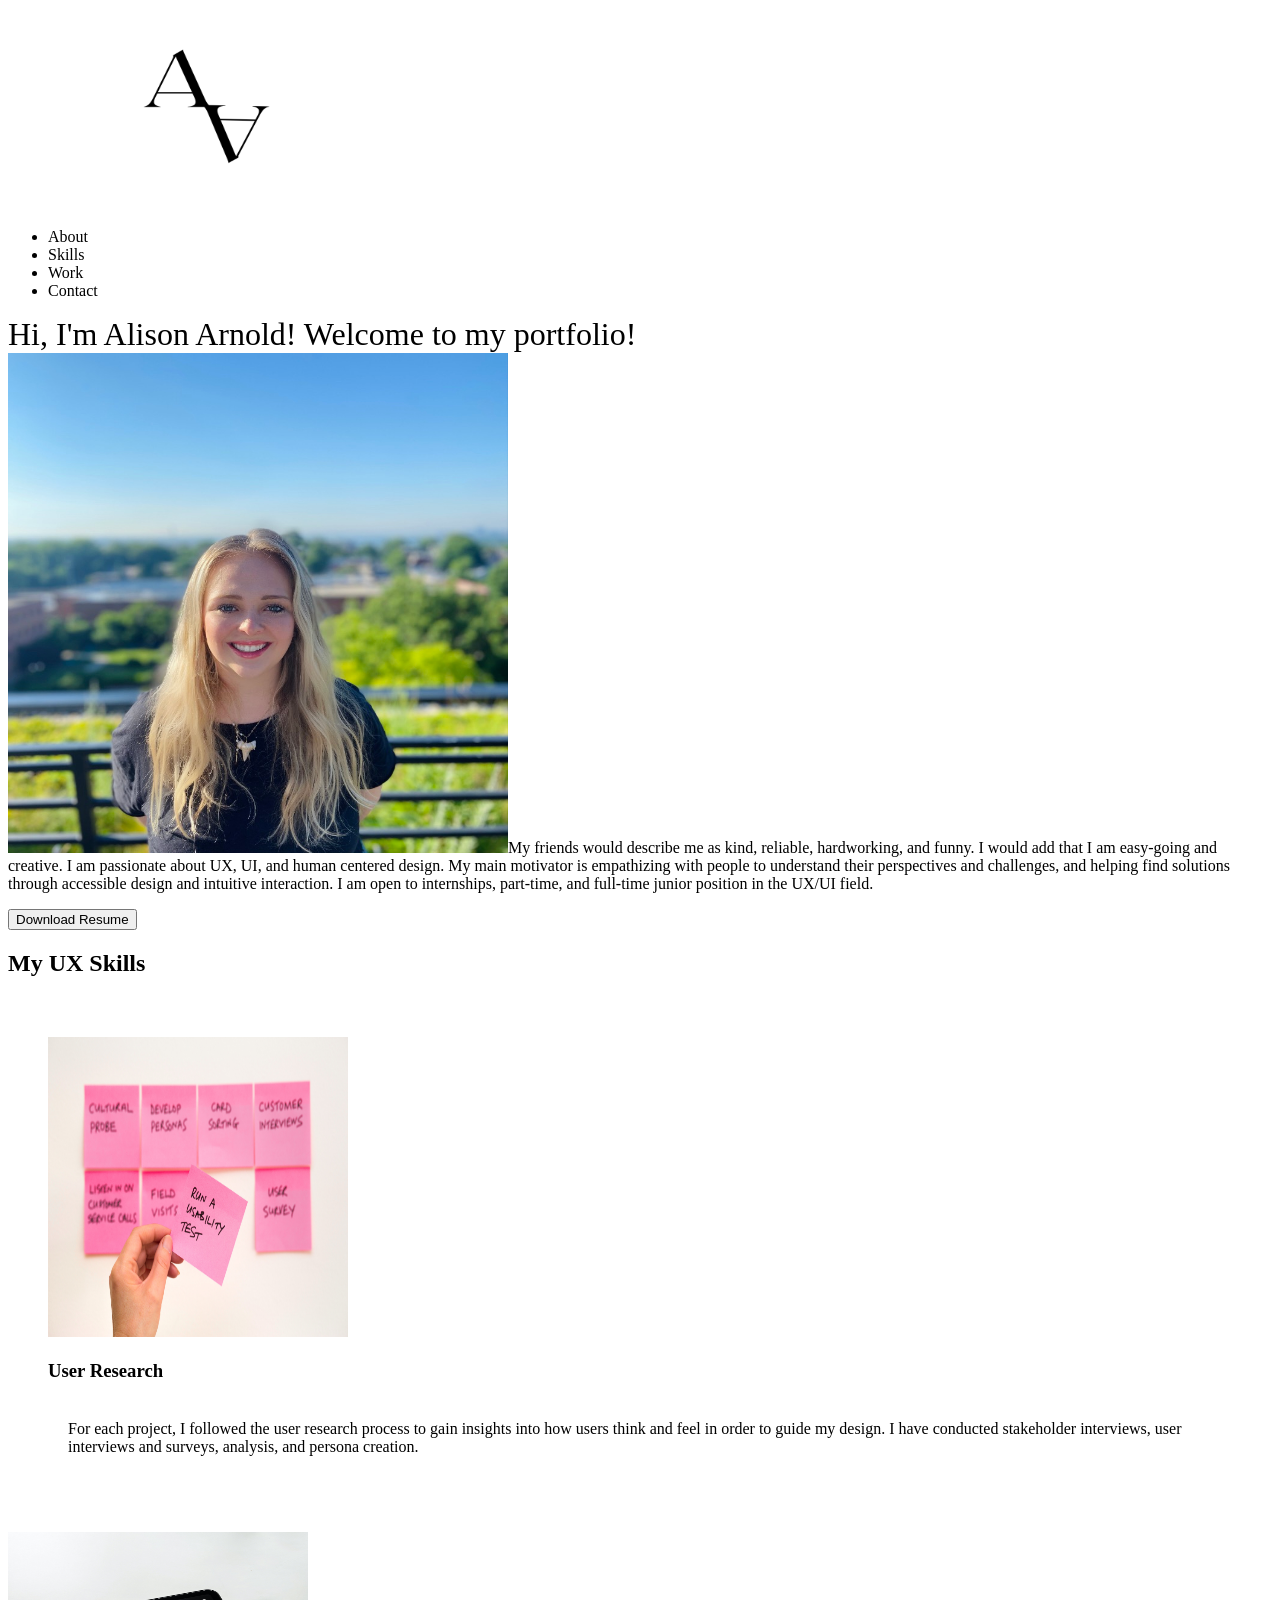
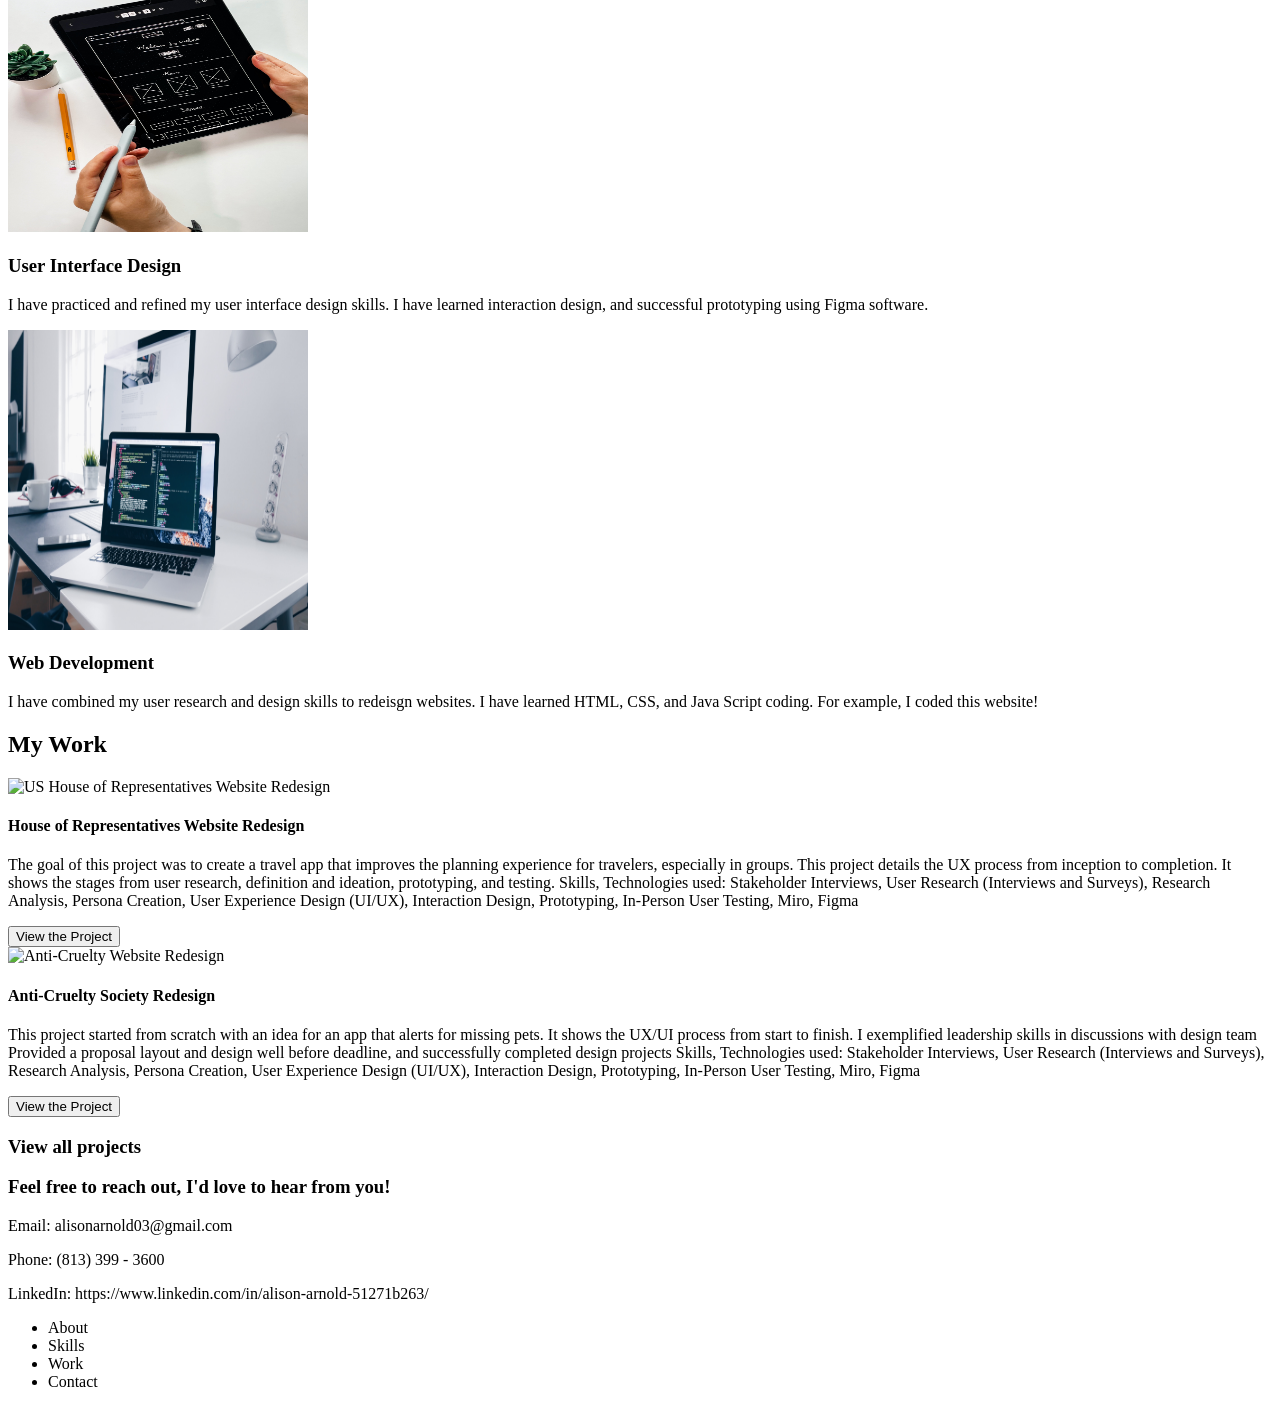
==== commit d7e4ef9e: "trying to link again trying to link again" ====
--- a/index.html
+++ b/index.html
@@ -1,186 +1,111 @@
 <!DOCTYPE html>
 <html>
 <head>
+    <link rel="stylesheet" href="style.css">
+    <title></title>
+    <script src="https://ajax.googleapis.com/ajax/libs/jquery/3.6.4/jquery.min.js"></script>
+</head>
+<body>
+
+<header class="navigation">
+    <div class="inline-block" class="logo">
+        <img src="logo.png" alt="Logo" width="400" height="200"
+    </div>
     
+ <nav class="inline-block">
+    <ul>
+        <li>About</li>
+        <li>Skills</li>
+        <li>Work</li>
+        <li>Contact</li>
+    </ul>
+ </nav>
 
-    <!-- Required meta tags -->
-    <meta charset="utf-8">
-    <meta name="viewport" content="width=device-width, initial-scale=1, shrink-to-fit=no">
-
-    <title>UX/UI Homework 20</title>
-
-    <!-- Bootstrap CSS -->
-    <link rel="stylesheet" href="style.css">
-    <link href="https://cdn.jsdelivr.net/npm/bootstrap@5.3.0-alpha3/dist/css/bootstrap.min.css" rel="stylesheet" integrity="sha384-KK94CHFLLe+nY2dmCWGMq91rCGa5gtU4mk92HdvYe+M/SXH301p5ILy+dN9+nJOZ" crossorigin="anonymous">
-    <link rel="stylesheet" href="css/index.css" type="text/css">
+</header>
 
 
 
-</head>
+
+<header class="welcome">Hi, I'm Alison Arnold! Welcome to my portfolio!</header>
 
 
-<body>
 
-    <header class="navigation">
-        <div class="inline-block" class="logo">
-            <img src="logo.png" alt="Logo" width="400" height="200"
-        </div>
-
-        <div class="jumbotron jumbotron-fluid">
-            <div class="container">
-              <h1 class="display-4">U.S. House of Representatives Website Redesign</h1>
-              <p class="lead">This project outlines my redesign of the U.S. House of Representatives Website</p>
-            </div>
-          </div>
-
-    <ul class="nav justify-content-center">
-        <li class="nav-item">
-          <a class="nav-link active" href="#">The Process</a>
-        </li>
-        <li class="nav-item">
-          <a class="nav-link" href="#">User Research & Findings</a>
-        </li>
-        <li class="nav-item">
-          <a class="nav-link" href="#">Ideation Design</a>
-        </li>
-        <li class="nav-item">
-            <a class="nav-link" href="#">Usability Testing & Findings</a>
-          </li>
-          <li class="nav-item">
-            <a class="nav-link" href="#">Prototyping</a>
-          </li>
-      </ul>
-    
-    <div class="text-center">
-      <img src="House Desktop mockup.jpeg" alt="Desktop Mockup" width="600" height="400"
+<section class="heroImg">
+    <div class="content">
+        <img src="Headshot.jpg" width="500" height="500"
+        <p>My friends would describe me as kind, reliable, hardworking, and funny. I would add that I am easy-going and creative. I am passionate about UX, UI, and human centered design. My main motivator is empathizing with people to understand their perspectives and challenges, and helping find solutions through accessible design and intuitive interaction.
+I am open to internships, part-time, and full-time junior position in the UX/UI field.</p>
+<button>Download Resume</button>
     </div>
 
-<section class="theProcess">
-    <div class="flexContainter">
-    <h1>The Process</h1>
-    <p>This project explains my process from start to finish. It shows how user research and analysis transformed into an effective and modern design.</p>
-        <p>Technologies used: InDesign, Figma</p>
-        <p>Timeline: Several weeks</p>
+
+</section>
+
+ <!--  My UX Skills section coded using CSS flex -->
+<section class="mySkills">
+    <h1>My UX Skills</h1>
+    <div class="flexContainer">
+        <div class="userResearch"> <img src="User Research.jpg" alt="User Research" width="300" height="300">
+        <h3>User Research</h3>
+        <p> For each project, I followed the user research process to gain insights into how users think and feel in order to guide my design. I have conducted stakeholder interviews, user interviews and surveys, analysis, and persona creation.   </p></div>
+        <div class="uiDesign"> <img src="UI Design.jpg" alt="User Interface Design" width="300" height="300">
+            <h3>User Interface Design</h3>
+            <p> I have practiced and refined my user interface design skills. I have learned interaction design, and successful prototyping using Figma software.</p></div>
+        <div class="webDevelopment"> <img src="Web Development.jpg" alt="Web Development" width="300" height="300">
+            <h3>Web Development</h3>
+            <p> I have combined my user research and design skills to redeisgn websites. I have learned HTML, CSS, and Java Script coding. For example, I coded this website!</p></div>
+        </div>
     </div>
-    </section>
 
-
-<section class="userResearch">
-    <h1>User Research & Findings</h1>
-    <p>I planned and conducted 5 interviews with current and potential users (young professionals) in Washington, D.C.</p>
-    <div class="card">
-        <div class="card-body">
-          <blockquote class="blockquote mb-0">
-            <p>"The website is not visually appealing, and it could be more intuitive."</p>
-            <footer class="blockquote-footer">User 1</footer>
-          </blockquote>
-        </div>
-      
-        <div class="card">
-            <div class="card-body">
-              <blockquote class="blockquote mb-0">
-                <p>"I wouldn't use most of the items on the home screen. Why are useless features taking up so much space?"</p>
-                <footer class="blockquote-footer">User 2</footer>
-              </blockquote>
-            </div>
-
-            <div class="card">
-                <div class="card-body">
-                  <blockquote class="blockquote mb-0">
-                    <p>"The website is convoluted, you have to weed through it to get to what most people are looking for."</p>
-                    <footer class="blockquote-footer">User 3</footer>
-                  </blockquote>
-                </div>
-
-                <div class="card">
-                    <div class="card-body">
-                      <blockquote class="blockquote mb-0">
-                        <p>"It looks like a typical bureaucratic interface. It's not user friendly."</p>
-                        <footer class="blockquote-footer">User 4</footer>
-                      </blockquote>
-                    </div>
-                    </div>
-                </section>
-
-            <section class="matrixWords">   
-            <p>I organized my findings into this matrix below to identify what changes would be most important.</p>
-        <div class="matrix">
-            <img src="matrix.jpg" width="900" height="600"
-        </div>
-        
 </section>
 
 
 
 
-<section class="problemStatement">
-    <div class="jumbotron jumbotron-fluid">
-        <div class="container">
-          <h1 class="display-4">Problem Statement</h1>
-          <p class="lead">The current website was difficult to navigate and visually unattractive. Users had a hard time finding the infomration they were looking for or used most often.</p>
+<!-- My Work Section Constructed using CSS Grid -->
+<section class="myWork">
+    <h1>My Work</h1>
+    <div class="workGrid">
+        <div class="houseWebsite"> <img src="house desktop mockup 2.png" alt="US House of Representatives Website Redesign" 
+            width="500" height="300">
         </div>
-      </div>
-    </section>
-
-   
-
-<section class="Ideation">
-    <h1>Ideation Design</h1>
-    <p>I created new navigation flows for both desktop and mobile versions of the website. These designs were created to simplify the homepage, addressing user problems with navigation and clutter.</p>
-
-    <div class="grid-container">
-          <div class="grid-child desktop">
-            <h1>Desktop</h1>
-                <video width="600" height="600" controls>
-        <source src="House Desktop Prototype.mp4" type="video/mp4">
-                </video>
-                   </div>
-
-          <div class="grid-child mobile">
-            <h1>Mobile</h1>
-                <video width="600" height="600" controls>
-        <source src="house mobile protoype.mp4" type="video/mp4">
-                </video>
-                   </div>
-
-      </div>
+        <div class="houseWords"> 
+            <h4>House of Representatives Website Redesign</h4>
+            <p>The goal of this project was to create a travel app that improves the planning experience for
+                travelers, especially in groups. This project details the UX process from inception to completion. It
+                shows the stages from user research, definition and ideation, prototyping, and testing.
+                Skills, Technologies used: Stakeholder Interviews, User Research (Interviews and Surveys),
+                Research Analysis, Persona Creation, User Experience Design (UI/UX), Interaction Design,
+                Prototyping, In-Person User Testing, Miro, Figma</p>
+            <a href="index20.html" >
+                <button>View the Project</button>
+            </a>
+            </div>
+        <div class="antiCruelty"> <img src="anti cruelty desktop mockup 2.jpeg" alt="Anti-Cruelty Website Redesign"
+            width="400" height="300"></div>
+            <div class="crueltyWords"> 
+                <h4>Anti-Cruelty Society Redesign</h4>
+                <p>This project started from scratch with an idea for an app that alerts for missing pets. It shows the
+                    UX/UI process from start to finish. I exemplified leadership skills in discussions with design team
+                    Provided a proposal layout and design well before deadline, and successfully completed
+                    design projects
+                    Skills, Technologies used: Stakeholder Interviews, User Research (Interviews and Surveys),
+                    Research Analysis, Persona Creation, User Experience Design (UI/UX), Interaction Design,
+                    Prototyping, In-Person User Testing, Miro, Figma</p>
+                <button>View the Project</button>
+            </div>
+        </div>
     
-</section>
+        <h3>View all projects</h3>
 
 
 
-<section class="usabilityTest">
-<h1>Usability Testing & Findings</h1>
-<p>I did usability testing with 7 users... these were the results</p>
-<img src="house likes.png" height="350" width="450">
-<img src="house comments.png" height="350" width="450">
-</section>
 
-<!-- Used Bootstrap 4's col system-->
-<section class="Prototyping">
-    <h1>Prototyping</h1>
-    <p>Based on my findings from the usability testing, I iterated my intial designs to address user comments. Please see the final iteration of the homepage and navigation for both desktop and mobile versions below. </p>
-    <div class="row">
-        <div class="row">
-          <div class="col">
-            <img src="House Desktop mockup.jpeg" height="350" width="500">
-          </div>
-
-          <div class="col">
-            <img src="house desktop mockup 2.png" height="350" width="500">
-          </div>
-
-          <div class="col">
-            <img src="house mobile mockup.jpeg" height="300" width="450">
-          </div>
-
-          <div class="col">
-            <img src="house mobile mockups 3.jpeg" height="300" width="450">
-          </div>
+    </div>
 
 
-        </div>
-      
+
+
 
 
 </section>
@@ -191,13 +116,26 @@
 
 
 
-
-<!-- Bootstrap JS and Jquery -->
-<script src="https://cdn.jsdelivr.net/npm/bootstrap@5.3.0-alpha3/dist/js/bootstrap.bundle.min.js" integrity="sha384-ENjdO4Dr2bkBIFxQpeoTz1HIcje39Wm4jDKdf19U8gI4ddQ3GYNS7NTKfAdVQSZe" crossorigin="anonymous"></script>
-</body>
+<footer>
+    <h3>Feel free to reach out, I'd love to hear from you!</h3>
+    <p> Email: alisonarnold03@gmail.com</p>
+    <p> Phone: (813) 399 - 3600 </p>
+    <p> LinkedIn: https://www.linkedin.com/in/alison-arnold-51271b263/</p>
+    <ul>
+        <li class="inline-block">About</li>
+        <li class="inline-block">Skills</li>
+        <li class="inline-block">Work</li>
+        <li class="inline-block">Contact</li>
+    </ul>
+</footer>
 
 
 
 
+</body>
+
+
+<script src="index.js"></script>
+
 
 </html>
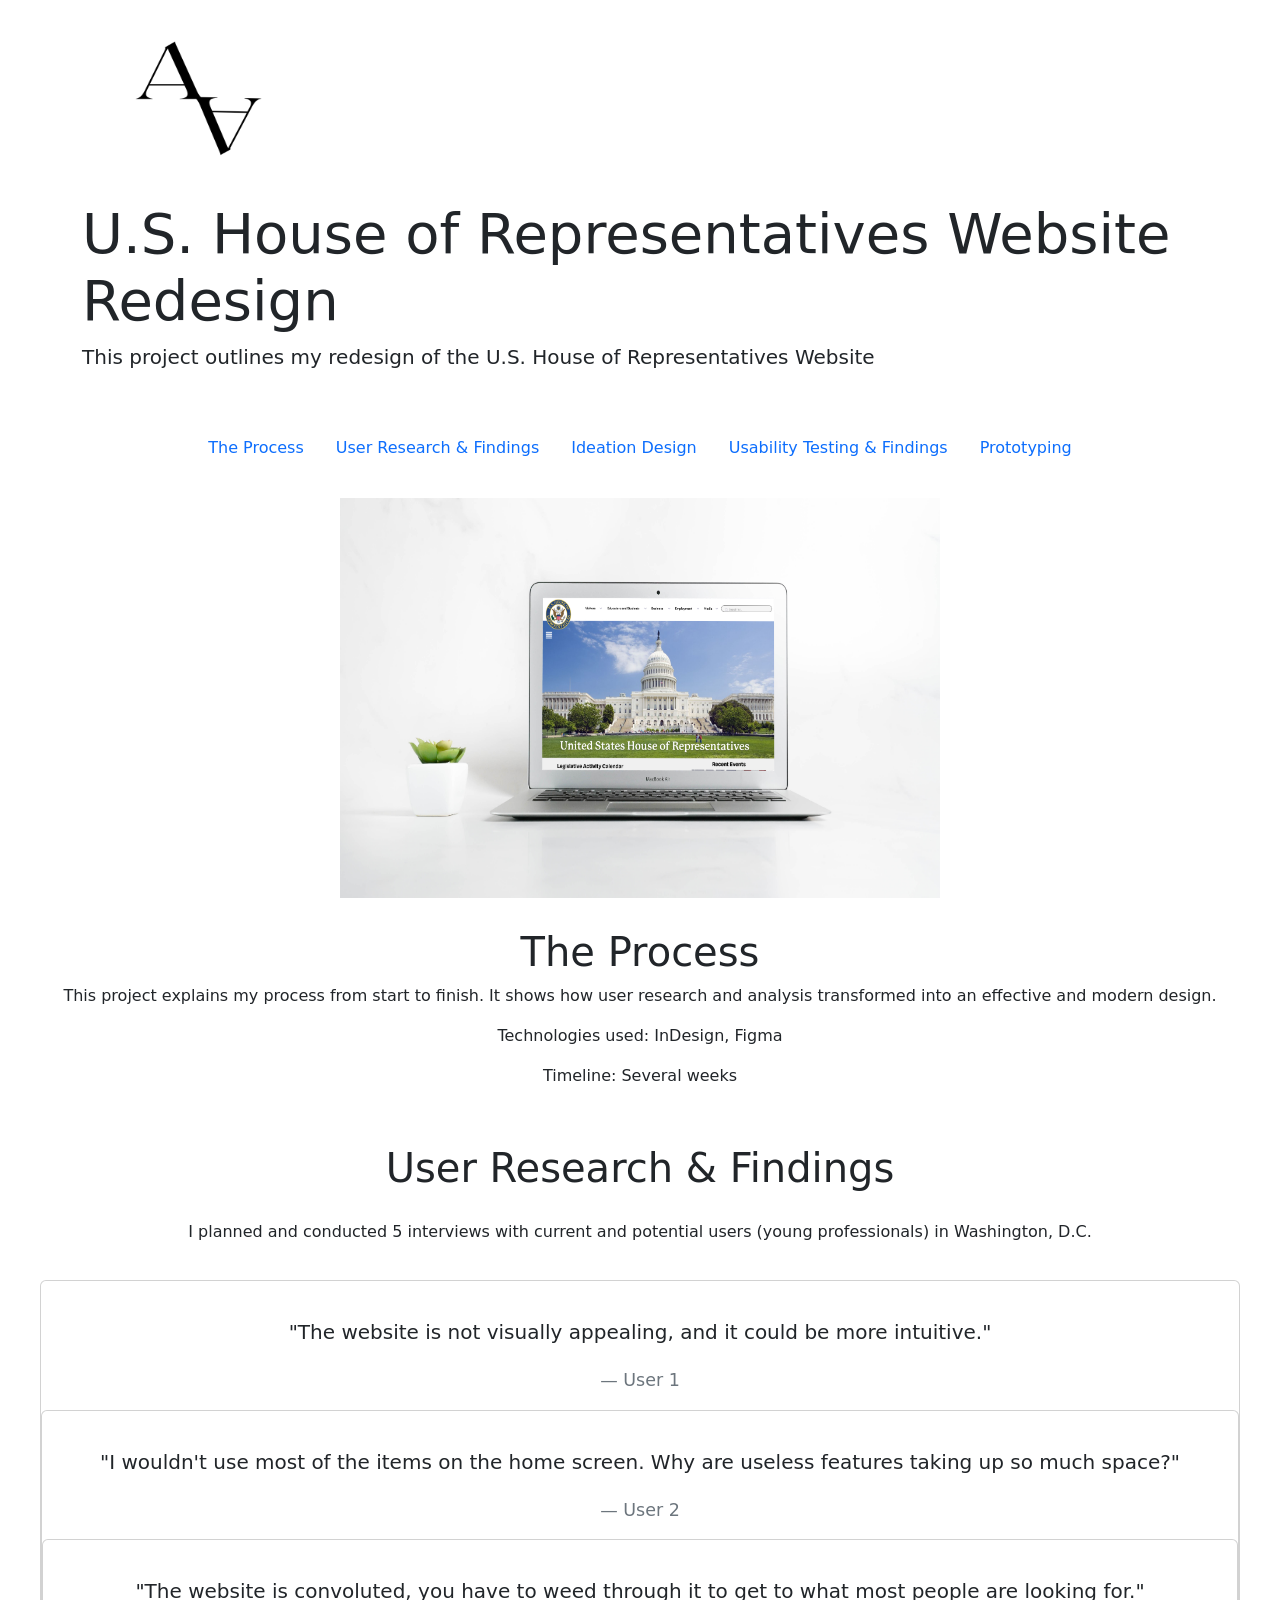
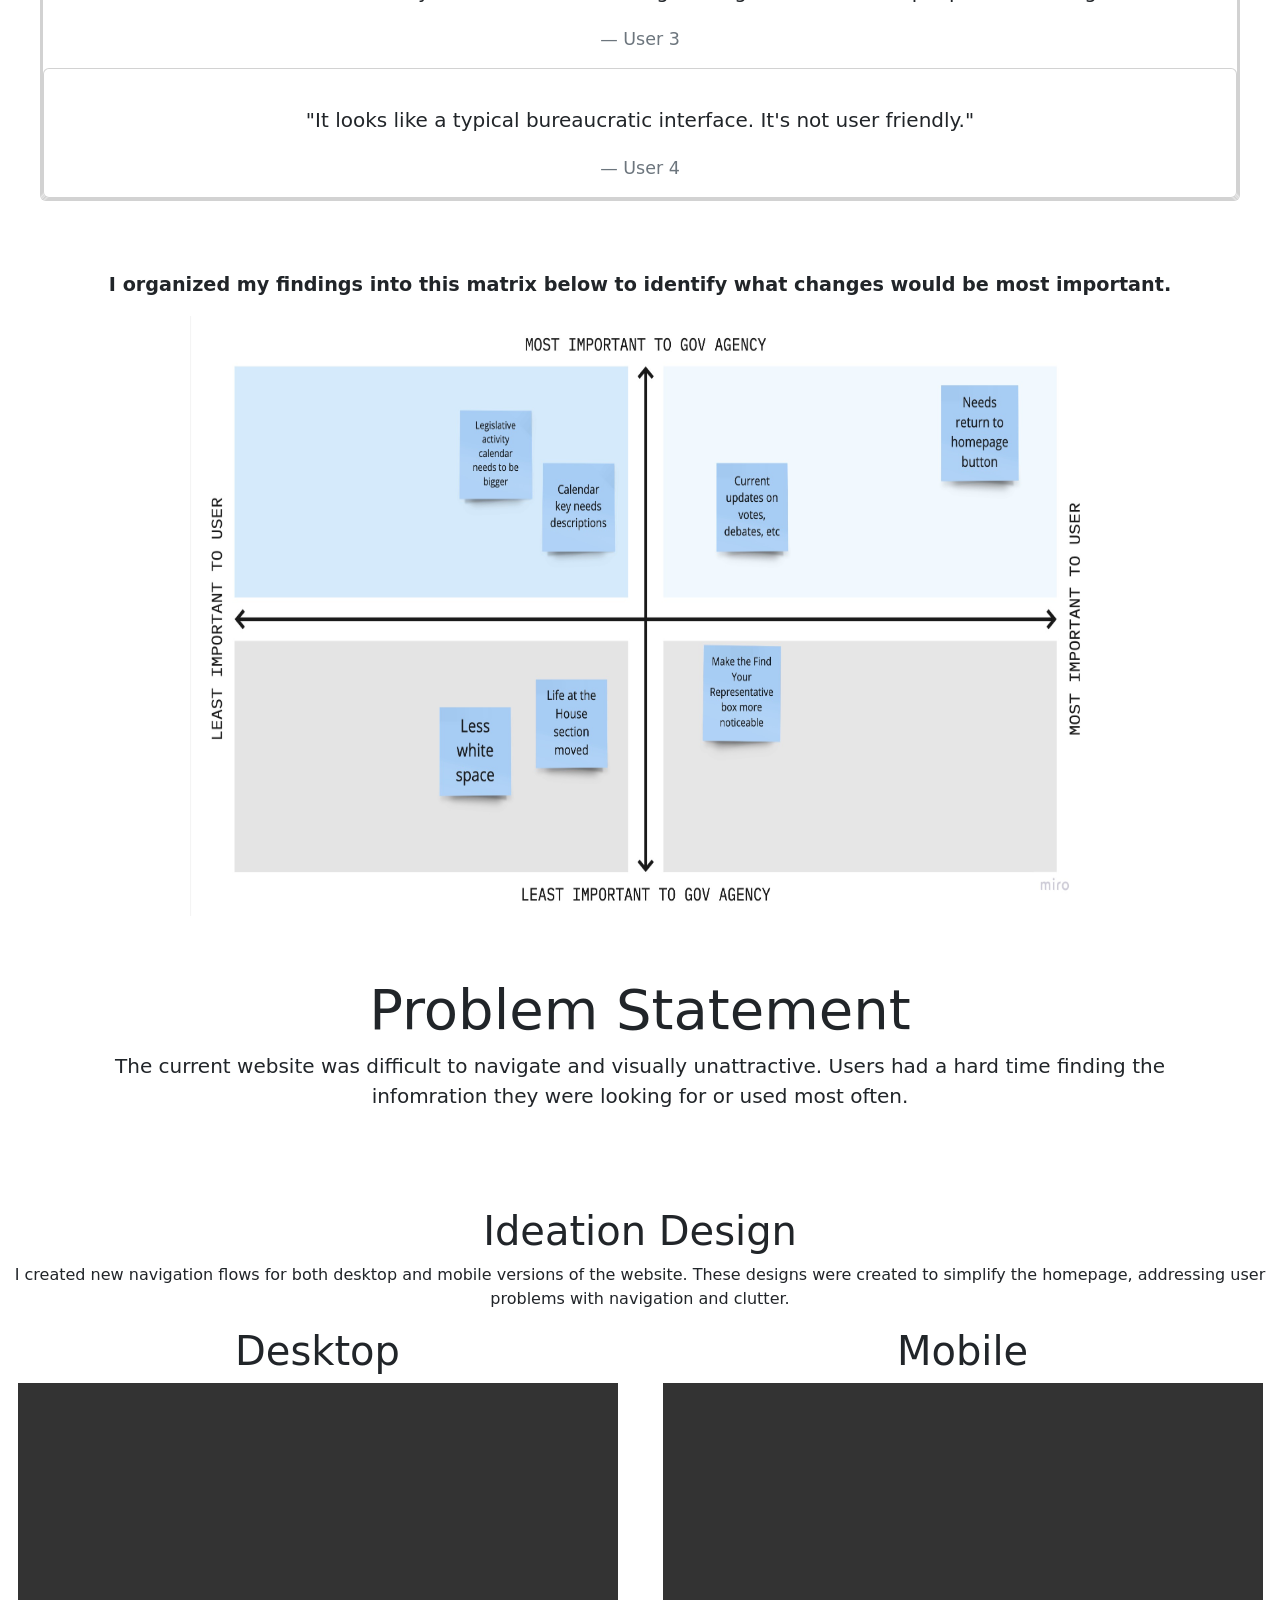
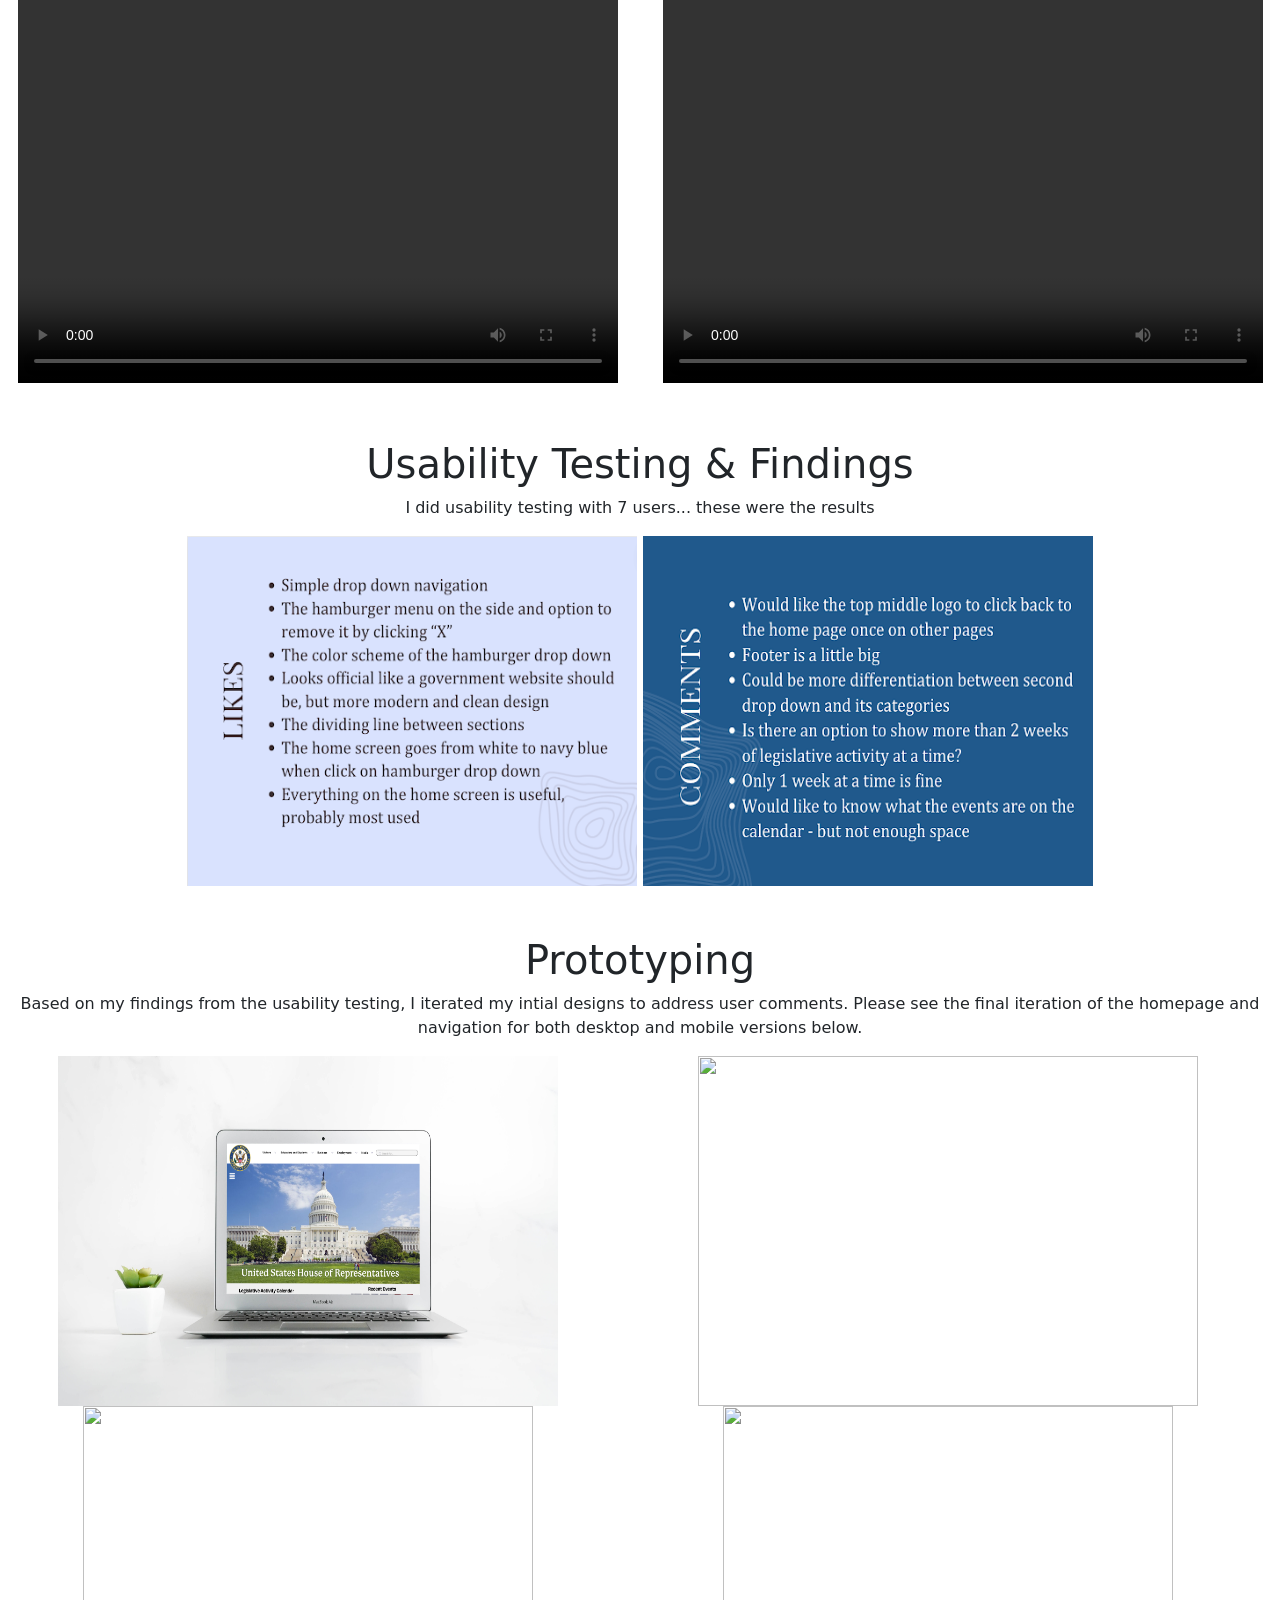
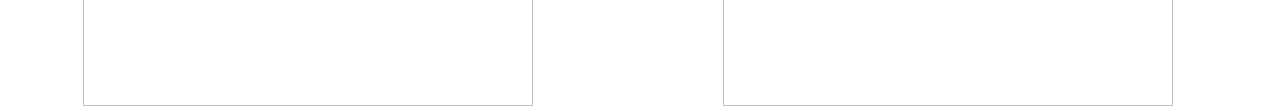
==== commit 39a5894f: "final commit 2 final commit 2" ====
--- a/index.html
+++ b/index.html
@@ -1,141 +1,203 @@
 <!DOCTYPE html>
 <html>
 <head>
+    
+
+    <!-- Required meta tags -->
+    <meta charset="utf-8">
+    <meta name="viewport" content="width=device-width, initial-scale=1, shrink-to-fit=no">
+
+    <title>UX/UI Homework 20</title>
+
+    <!-- Bootstrap CSS -->
     <link rel="stylesheet" href="style.css">
-    <title></title>
-    <script src="https://ajax.googleapis.com/ajax/libs/jquery/3.6.4/jquery.min.js"></script>
+    <link href="https://cdn.jsdelivr.net/npm/bootstrap@5.3.0-alpha3/dist/css/bootstrap.min.css" rel="stylesheet" integrity="sha384-KK94CHFLLe+nY2dmCWGMq91rCGa5gtU4mk92HdvYe+M/SXH301p5ILy+dN9+nJOZ" crossorigin="anonymous">
+    <link rel="stylesheet" href="css/index.css" type="text/css">
+
+
+
 </head>
+
+
 <body>
 
-<header class="navigation">
-    <div class="inline-block" class="logo">
-        <img src="logo.png" alt="Logo" width="400" height="200"
+    <header class="navigation">
+        <div class="inline-block" class="logo">
+            <img src="logo.png" alt="Logo" width="400" height="200"
+        </div>
+
+        <div class="jumbotron jumbotron-fluid">
+            <div class="container">
+              <h1 class="display-4">U.S. House of Representatives Website Redesign</h1>
+              <p class="lead">This project outlines my redesign of the U.S. House of Representatives Website</p>
+            </div>
+          </div>
+
+    <ul class="nav justify-content-center">
+        <li class="nav-item">
+          <a class="nav-link active" href="#">The Process</a>
+        </li>
+        <li class="nav-item">
+          <a class="nav-link" href="#">User Research & Findings</a>
+        </li>
+        <li class="nav-item">
+          <a class="nav-link" href="#">Ideation Design</a>
+        </li>
+        <li class="nav-item">
+            <a class="nav-link" href="#">Usability Testing & Findings</a>
+          </li>
+          <li class="nav-item">
+            <a class="nav-link" href="#">Prototyping</a>
+          </li>
+      </ul>
+    
+    <div class="text-center">
+      <img src="House Desktop mockup.jpeg" alt="Desktop Mockup" width="600" height="400"
     </div>
+
+<section class="theProcess">
+    <div class="flexContainter">
+    <h1>The Process</h1>
+    <p>This project explains my process from start to finish. It shows how user research and analysis transformed into an effective and modern design.</p>
+        <p>Technologies used: InDesign, Figma</p>
+        <p>Timeline: Several weeks</p>
+    </div>
+    </section>
+
+
+<section class="userResearch">
+    <h1>User Research & Findings</h1>
+    <p>I planned and conducted 5 interviews with current and potential users (young professionals) in Washington, D.C.</p>
+    <div class="card">
+        <div class="card-body">
+          <blockquote class="blockquote mb-0">
+            <p>"The website is not visually appealing, and it could be more intuitive."</p>
+            <footer class="blockquote-footer">User 1</footer>
+          </blockquote>
+        </div>
+      
+        <div class="card">
+            <div class="card-body">
+              <blockquote class="blockquote mb-0">
+                <p>"I wouldn't use most of the items on the home screen. Why are useless features taking up so much space?"</p>
+                <footer class="blockquote-footer">User 2</footer>
+              </blockquote>
+            </div>
+
+            <div class="card">
+                <div class="card-body">
+                  <blockquote class="blockquote mb-0">
+                    <p>"The website is convoluted, you have to weed through it to get to what most people are looking for."</p>
+                    <footer class="blockquote-footer">User 3</footer>
+                  </blockquote>
+                </div>
+
+                <div class="card">
+                    <div class="card-body">
+                      <blockquote class="blockquote mb-0">
+                        <p>"It looks like a typical bureaucratic interface. It's not user friendly."</p>
+                        <footer class="blockquote-footer">User 4</footer>
+                      </blockquote>
+                    </div>
+                    </div>
+                </section>
+
+            <section class="matrixWords">   
+            <p>I organized my findings into this matrix below to identify what changes would be most important.</p>
+        <div class="matrix">
+            <img src="matrix.jpg" width="900" height="600"
+        </div>
+        
+</section>
+
+
+
+
+<section class="problemStatement">
+    <div class="jumbotron jumbotron-fluid">
+        <div class="container">
+          <h1 class="display-4">Problem Statement</h1>
+          <p class="lead">The current website was difficult to navigate and visually unattractive. Users had a hard time finding the infomration they were looking for or used most often.</p>
+        </div>
+      </div>
+    </section>
+
+   
+
+<section class="Ideation">
+    <h1>Ideation Design</h1>
+    <p>I created new navigation flows for both desktop and mobile versions of the website. These designs were created to simplify the homepage, addressing user problems with navigation and clutter.</p>
+
+    <div class="grid-container">
+          <div class="grid-child desktop">
+            <h1>Desktop</h1>
+                <video width="600" height="600" controls>
+        <source src="House Desktop Prototype.mp4" type="video/mp4">
+                </video>
+                   </div>
+
+          <div class="grid-child mobile">
+            <h1>Mobile</h1>
+                <video width="600" height="600" controls>
+        <source src="house mobile protoype.mp4" type="video/mp4">
+                </video>
+                   </div>
+
+      </div>
     
- <nav class="inline-block">
-    <ul>
-        <li>About</li>
-        <li>Skills</li>
-        <li>Work</li>
-        <li>Contact</li>
-    </ul>
- </nav>
-
-</header>
-
-
-
-
-<header class="welcome">Hi, I'm Alison Arnold! Welcome to my portfolio!</header>
-
-
-
-<section class="heroImg">
-    <div class="content">
-        <img src="Headshot.jpg" width="500" height="500"
-        <p>My friends would describe me as kind, reliable, hardworking, and funny. I would add that I am easy-going and creative. I am passionate about UX, UI, and human centered design. My main motivator is empathizing with people to understand their perspectives and challenges, and helping find solutions through accessible design and intuitive interaction.
-I am open to internships, part-time, and full-time junior position in the UX/UI field.</p>
-<button>Download Resume</button>
-    </div>
-
-
-</section>
-
- <!--  My UX Skills section coded using CSS flex -->
-<section class="mySkills">
-    <h1>My UX Skills</h1>
-    <div class="flexContainer">
-        <div class="userResearch"> <img src="User Research.jpg" alt="User Research" width="300" height="300">
-        <h3>User Research</h3>
-        <p> For each project, I followed the user research process to gain insights into how users think and feel in order to guide my design. I have conducted stakeholder interviews, user interviews and surveys, analysis, and persona creation.   </p></div>
-        <div class="uiDesign"> <img src="UI Design.jpg" alt="User Interface Design" width="300" height="300">
-            <h3>User Interface Design</h3>
-            <p> I have practiced and refined my user interface design skills. I have learned interaction design, and successful prototyping using Figma software.</p></div>
-        <div class="webDevelopment"> <img src="Web Development.jpg" alt="Web Development" width="300" height="300">
-            <h3>Web Development</h3>
-            <p> I have combined my user research and design skills to redeisgn websites. I have learned HTML, CSS, and Java Script coding. For example, I coded this website!</p></div>
-        </div>
-    </div>
-
-</section>
-
-
-
-
-<!-- My Work Section Constructed using CSS Grid -->
-<section class="myWork">
-    <h1>My Work</h1>
-    <div class="workGrid">
-        <div class="houseWebsite"> <img src="house desktop mockup 2.png" alt="US House of Representatives Website Redesign" 
-            width="500" height="300">
-        </div>
-        <div class="houseWords"> 
-            <h4>House of Representatives Website Redesign</h4>
-            <p>The goal of this project was to create a travel app that improves the planning experience for
-                travelers, especially in groups. This project details the UX process from inception to completion. It
-                shows the stages from user research, definition and ideation, prototyping, and testing.
-                Skills, Technologies used: Stakeholder Interviews, User Research (Interviews and Surveys),
-                Research Analysis, Persona Creation, User Experience Design (UI/UX), Interaction Design,
-                Prototyping, In-Person User Testing, Miro, Figma</p>
-            <a href="index20.html" >
-                <button>View the Project</button>
-            </a>
-            </div>
-        <div class="antiCruelty"> <img src="anti cruelty desktop mockup 2.jpeg" alt="Anti-Cruelty Website Redesign"
-            width="400" height="300"></div>
-            <div class="crueltyWords"> 
-                <h4>Anti-Cruelty Society Redesign</h4>
-                <p>This project started from scratch with an idea for an app that alerts for missing pets. It shows the
-                    UX/UI process from start to finish. I exemplified leadership skills in discussions with design team
-                    Provided a proposal layout and design well before deadline, and successfully completed
-                    design projects
-                    Skills, Technologies used: Stakeholder Interviews, User Research (Interviews and Surveys),
-                    Research Analysis, Persona Creation, User Experience Design (UI/UX), Interaction Design,
-                    Prototyping, In-Person User Testing, Miro, Figma</p>
-                <button>View the Project</button>
-            </div>
-        </div>
-    
-        <h3>View all projects</h3>
-
-
-
-
-    </div>
-
-
-
-
-
-
-</section>
-
-
-
-
-
-
-
-<footer>
-    <h3>Feel free to reach out, I'd love to hear from you!</h3>
-    <p> Email: alisonarnold03@gmail.com</p>
-    <p> Phone: (813) 399 - 3600 </p>
-    <p> LinkedIn: https://www.linkedin.com/in/alison-arnold-51271b263/</p>
-    <ul>
-        <li class="inline-block">About</li>
-        <li class="inline-block">Skills</li>
-        <li class="inline-block">Work</li>
-        <li class="inline-block">Contact</li>
-    </ul>
-</footer>
-
-
-
-
+</section>
+
+
+
+<section class="usabilityTest">
+<h1>Usability Testing & Findings</h1>
+<p>I did usability testing with 7 users... these were the results</p>
+<img src="house likes.png" height="350" width="450">
+<img src="house comments.png" height="350" width="450">
+</section>
+
+<!-- Used Bootstrap 4's col system-->
+<section class="Prototyping">
+    <h1>Prototyping</h1>
+    <p>Based on my findings from the usability testing, I iterated my intial designs to address user comments. Please see the final iteration of the homepage and navigation for both desktop and mobile versions below. </p>
+    <div class="row">
+        <div class="row">
+          <div class="col">
+            <img src="House Desktop mockup.jpeg" height="350" width="500">
+          </div>
+
+          <div class="col">
+            <img src="house desktop mockup 2.png" height="350" width="500">
+          </div>
+
+          <div class="col">
+            <img src="house mobile mockup.jpeg" height="300" width="450">
+          </div>
+
+          <div class="col">
+            <img src="house mobile mockups 3.jpeg" height="300" width="450">
+          </div>
+
+
+        </div>
+      
+
+
+</section>
+
+
+
+
+
+
+
+
+<!-- Bootstrap JS and Jquery -->
+<script src="https://cdn.jsdelivr.net/npm/bootstrap@5.3.0-alpha3/dist/js/bootstrap.bundle.min.js" integrity="sha384-ENjdO4Dr2bkBIFxQpeoTz1HIcje39Wm4jDKdf19U8gI4ddQ3GYNS7NTKfAdVQSZe" crossorigin="anonymous"></script>
 </body>
 
 
-<script src="index.js"></script>
+
 
 
 </html>
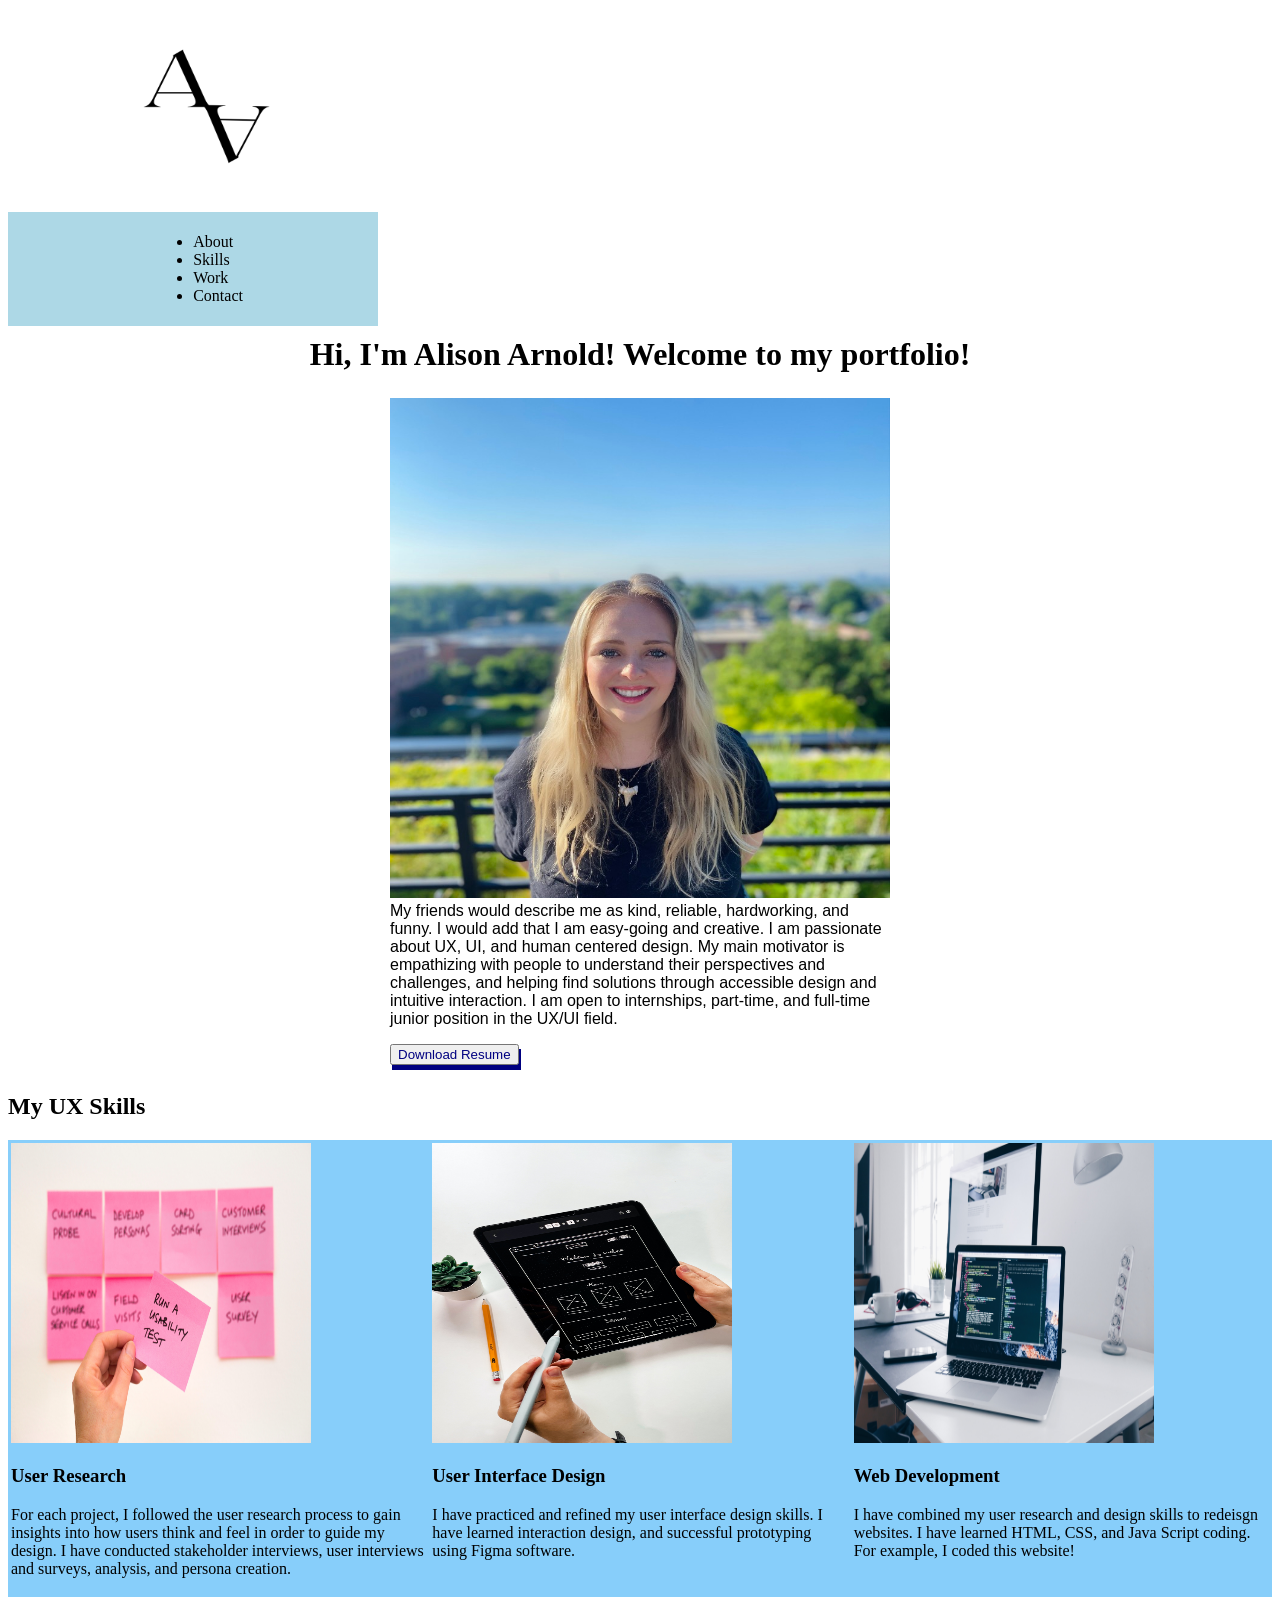
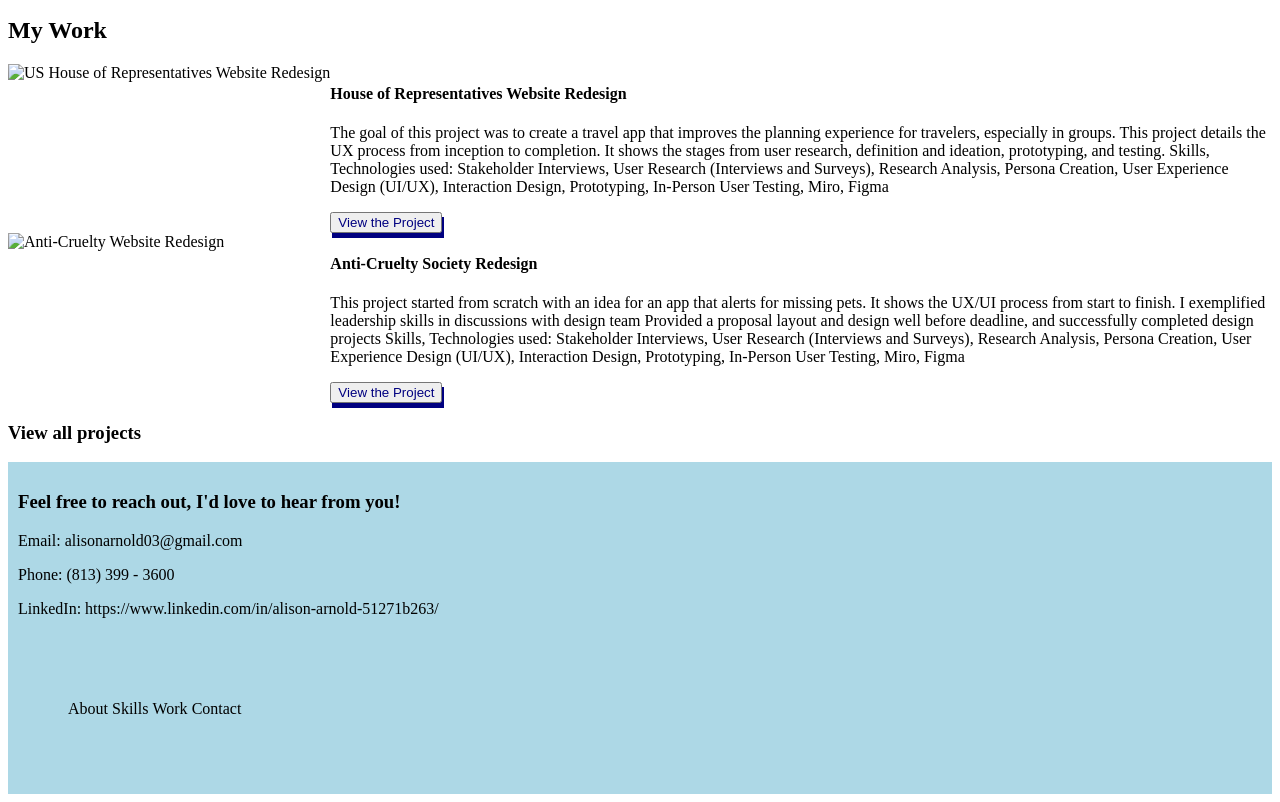
==== commit c0257241: "commit 3 commit 3" ====
--- a/index.html
+++ b/index.html
@@ -1,186 +1,111 @@
 <!DOCTYPE html>
 <html>
 <head>
+    <link rel="stylesheet" href="style.css">
+    <title></title>
+    <script src="https://ajax.googleapis.com/ajax/libs/jquery/3.6.4/jquery.min.js"></script>
+</head>
+<body>
+
+<header class="navigation">
+    <div class="inline-block" class="logo">
+        <img src="logo.png" alt="Logo" width="400" height="200"
+    </div>
     
+ <nav class="inline-block">
+    <ul>
+        <li>About</li>
+        <li>Skills</li>
+        <li>Work</li>
+        <li>Contact</li>
+    </ul>
+ </nav>
 
-    <!-- Required meta tags -->
-    <meta charset="utf-8">
-    <meta name="viewport" content="width=device-width, initial-scale=1, shrink-to-fit=no">
-
-    <title>UX/UI Homework 20</title>
-
-    <!-- Bootstrap CSS -->
-    <link rel="stylesheet" href="style.css">
-    <link href="https://cdn.jsdelivr.net/npm/bootstrap@5.3.0-alpha3/dist/css/bootstrap.min.css" rel="stylesheet" integrity="sha384-KK94CHFLLe+nY2dmCWGMq91rCGa5gtU4mk92HdvYe+M/SXH301p5ILy+dN9+nJOZ" crossorigin="anonymous">
-    <link rel="stylesheet" href="css/index.css" type="text/css">
+</header>
 
 
 
-</head>
+
+<header class="welcome">Hi, I'm Alison Arnold! Welcome to my portfolio!</header>
 
 
-<body>
 
-    <header class="navigation">
-        <div class="inline-block" class="logo">
-            <img src="logo.png" alt="Logo" width="400" height="200"
-        </div>
-
-        <div class="jumbotron jumbotron-fluid">
-            <div class="container">
-              <h1 class="display-4">U.S. House of Representatives Website Redesign</h1>
-              <p class="lead">This project outlines my redesign of the U.S. House of Representatives Website</p>
-            </div>
-          </div>
-
-    <ul class="nav justify-content-center">
-        <li class="nav-item">
-          <a class="nav-link active" href="#">The Process</a>
-        </li>
-        <li class="nav-item">
-          <a class="nav-link" href="#">User Research & Findings</a>
-        </li>
-        <li class="nav-item">
-          <a class="nav-link" href="#">Ideation Design</a>
-        </li>
-        <li class="nav-item">
-            <a class="nav-link" href="#">Usability Testing & Findings</a>
-          </li>
-          <li class="nav-item">
-            <a class="nav-link" href="#">Prototyping</a>
-          </li>
-      </ul>
-    
-    <div class="text-center">
-      <img src="House Desktop mockup.jpeg" alt="Desktop Mockup" width="600" height="400"
+<section class="heroImg">
+    <div class="content">
+        <img src="Headshot.jpg" width="500" height="500"
+        <p>My friends would describe me as kind, reliable, hardworking, and funny. I would add that I am easy-going and creative. I am passionate about UX, UI, and human centered design. My main motivator is empathizing with people to understand their perspectives and challenges, and helping find solutions through accessible design and intuitive interaction.
+I am open to internships, part-time, and full-time junior position in the UX/UI field.</p>
+<button>Download Resume</button>
     </div>
 
-<section class="theProcess">
-    <div class="flexContainter">
-    <h1>The Process</h1>
-    <p>This project explains my process from start to finish. It shows how user research and analysis transformed into an effective and modern design.</p>
-        <p>Technologies used: InDesign, Figma</p>
-        <p>Timeline: Several weeks</p>
+
+</section>
+
+ <!--  My UX Skills section coded using CSS flex -->
+<section class="mySkills">
+    <h1>My UX Skills</h1>
+    <div class="flexContainer">
+        <div class="userResearch"> <img src="User Research.jpg" alt="User Research" width="300" height="300">
+        <h3>User Research</h3>
+        <p> For each project, I followed the user research process to gain insights into how users think and feel in order to guide my design. I have conducted stakeholder interviews, user interviews and surveys, analysis, and persona creation.   </p></div>
+        <div class="uiDesign"> <img src="UI Design.jpg" alt="User Interface Design" width="300" height="300">
+            <h3>User Interface Design</h3>
+            <p> I have practiced and refined my user interface design skills. I have learned interaction design, and successful prototyping using Figma software.</p></div>
+        <div class="webDevelopment"> <img src="Web Development.jpg" alt="Web Development" width="300" height="300">
+            <h3>Web Development</h3>
+            <p> I have combined my user research and design skills to redeisgn websites. I have learned HTML, CSS, and Java Script coding. For example, I coded this website!</p></div>
+        </div>
     </div>
-    </section>
 
-
-<section class="userResearch">
-    <h1>User Research & Findings</h1>
-    <p>I planned and conducted 5 interviews with current and potential users (young professionals) in Washington, D.C.</p>
-    <div class="card">
-        <div class="card-body">
-          <blockquote class="blockquote mb-0">
-            <p>"The website is not visually appealing, and it could be more intuitive."</p>
-            <footer class="blockquote-footer">User 1</footer>
-          </blockquote>
-        </div>
-      
-        <div class="card">
-            <div class="card-body">
-              <blockquote class="blockquote mb-0">
-                <p>"I wouldn't use most of the items on the home screen. Why are useless features taking up so much space?"</p>
-                <footer class="blockquote-footer">User 2</footer>
-              </blockquote>
-            </div>
-
-            <div class="card">
-                <div class="card-body">
-                  <blockquote class="blockquote mb-0">
-                    <p>"The website is convoluted, you have to weed through it to get to what most people are looking for."</p>
-                    <footer class="blockquote-footer">User 3</footer>
-                  </blockquote>
-                </div>
-
-                <div class="card">
-                    <div class="card-body">
-                      <blockquote class="blockquote mb-0">
-                        <p>"It looks like a typical bureaucratic interface. It's not user friendly."</p>
-                        <footer class="blockquote-footer">User 4</footer>
-                      </blockquote>
-                    </div>
-                    </div>
-                </section>
-
-            <section class="matrixWords">   
-            <p>I organized my findings into this matrix below to identify what changes would be most important.</p>
-        <div class="matrix">
-            <img src="matrix.jpg" width="900" height="600"
-        </div>
-        
 </section>
 
 
 
 
-<section class="problemStatement">
-    <div class="jumbotron jumbotron-fluid">
-        <div class="container">
-          <h1 class="display-4">Problem Statement</h1>
-          <p class="lead">The current website was difficult to navigate and visually unattractive. Users had a hard time finding the infomration they were looking for or used most often.</p>
+<!-- My Work Section Constructed using CSS Grid -->
+<section class="myWork">
+    <h1>My Work</h1>
+    <div class="workGrid">
+        <div class="houseWebsite"> <img src="house desktop mockup 2.png" alt="US House of Representatives Website Redesign" 
+            width="500" height="300">
         </div>
-      </div>
-    </section>
-
-   
-
-<section class="Ideation">
-    <h1>Ideation Design</h1>
-    <p>I created new navigation flows for both desktop and mobile versions of the website. These designs were created to simplify the homepage, addressing user problems with navigation and clutter.</p>
-
-    <div class="grid-container">
-          <div class="grid-child desktop">
-            <h1>Desktop</h1>
-                <video width="600" height="600" controls>
-        <source src="House Desktop Prototype.mp4" type="video/mp4">
-                </video>
-                   </div>
-
-          <div class="grid-child mobile">
-            <h1>Mobile</h1>
-                <video width="600" height="600" controls>
-        <source src="house mobile protoype.mp4" type="video/mp4">
-                </video>
-                   </div>
-
-      </div>
+        <div class="houseWords"> 
+            <h4>House of Representatives Website Redesign</h4>
+            <p>The goal of this project was to create a travel app that improves the planning experience for
+                travelers, especially in groups. This project details the UX process from inception to completion. It
+                shows the stages from user research, definition and ideation, prototyping, and testing.
+                Skills, Technologies used: Stakeholder Interviews, User Research (Interviews and Surveys),
+                Research Analysis, Persona Creation, User Experience Design (UI/UX), Interaction Design,
+                Prototyping, In-Person User Testing, Miro, Figma</p>
+            <a href="index20.html" >
+                <button>View the Project</button>
+            </a>
+            </div>
+        <div class="antiCruelty"> <img src="anti cruelty desktop mockup 2.jpeg" alt="Anti-Cruelty Website Redesign"
+            width="400" height="300"></div>
+            <div class="crueltyWords"> 
+                <h4>Anti-Cruelty Society Redesign</h4>
+                <p>This project started from scratch with an idea for an app that alerts for missing pets. It shows the
+                    UX/UI process from start to finish. I exemplified leadership skills in discussions with design team
+                    Provided a proposal layout and design well before deadline, and successfully completed
+                    design projects
+                    Skills, Technologies used: Stakeholder Interviews, User Research (Interviews and Surveys),
+                    Research Analysis, Persona Creation, User Experience Design (UI/UX), Interaction Design,
+                    Prototyping, In-Person User Testing, Miro, Figma</p>
+                <button>View the Project</button>
+            </div>
+        </div>
     
-</section>
+        <h3>View all projects</h3>
 
 
 
-<section class="usabilityTest">
-<h1>Usability Testing & Findings</h1>
-<p>I did usability testing with 7 users... these were the results</p>
-<img src="house likes.png" height="350" width="450">
-<img src="house comments.png" height="350" width="450">
-</section>
 
-<!-- Used Bootstrap 4's col system-->
-<section class="Prototyping">
-    <h1>Prototyping</h1>
-    <p>Based on my findings from the usability testing, I iterated my intial designs to address user comments. Please see the final iteration of the homepage and navigation for both desktop and mobile versions below. </p>
-    <div class="row">
-        <div class="row">
-          <div class="col">
-            <img src="House Desktop mockup.jpeg" height="350" width="500">
-          </div>
-
-          <div class="col">
-            <img src="house desktop mockup 2.png" height="350" width="500">
-          </div>
-
-          <div class="col">
-            <img src="house mobile mockup.jpeg" height="300" width="450">
-          </div>
-
-          <div class="col">
-            <img src="house mobile mockups 3.jpeg" height="300" width="450">
-          </div>
+    </div>
 
 
-        </div>
-      
+
+
 
 
 </section>
@@ -191,13 +116,26 @@
 
 
 
-
-<!-- Bootstrap JS and Jquery -->
-<script src="https://cdn.jsdelivr.net/npm/bootstrap@5.3.0-alpha3/dist/js/bootstrap.bundle.min.js" integrity="sha384-ENjdO4Dr2bkBIFxQpeoTz1HIcje39Wm4jDKdf19U8gI4ddQ3GYNS7NTKfAdVQSZe" crossorigin="anonymous"></script>
-</body>
+<footer>
+    <h3>Feel free to reach out, I'd love to hear from you!</h3>
+    <p> Email: alisonarnold03@gmail.com</p>
+    <p> Phone: (813) 399 - 3600 </p>
+    <p> LinkedIn: https://www.linkedin.com/in/alison-arnold-51271b263/</p>
+    <ul>
+        <li class="inline-block">About</li>
+        <li class="inline-block">Skills</li>
+        <li class="inline-block">Work</li>
+        <li class="inline-block">Contact</li>
+    </ul>
+</footer>
 
 
 
 
+</body>
+
+
+<script src="index.js"></script>
+
 
 </html>
--- a/style.css
+++ b/style.css
@@ -1,26 +1,58 @@
-.grid-container {display: grid;
-grid-template-columns: 1fr 1fr;
-grid-gap: 10px;}
+.inline-block {display: inline-block;
+vertical-align: top; }
 
-.nav-item {padding-top: 40px;}
+.logo {width: 23%;
+padding: 1%;
+text-align: center;}
 
-.text-center {padding-top: 30px;}
+nav {width: 73%;
+padding: 1%;
+background-color: lightblue;}
 
-.theProcess {padding-top: 30px;}
+ul {width: 50%;
+margin-left: auto;}
 
-.userResearch {padding: 40px;}
+.welcome {text-align: center; padding-top: 10px; font-weight: bolder; font-size: larger;}
 
-.userResearch p {padding: 20px;}
+.heroImg {height: 600px;
+padding: 25px;}
 
-.matrixWords p {padding-top: 30px;
-font-size: larger;
-font-weight:bold;}
+.content {width: 500px;
+margin: 0 auto;
+font-family: Arial, Helvetica, sans-serif;}
 
-.problemStatement {padding-top: 60px;
-padding-bottom: 30px;}
+footer {background-color: lightblue;
+padding: 10px;}
 
-.Ideation {padding-top: 50px;}
+footer ul {display: inline-block;
+    vertical-align: top;
+    padding: 50px;}
 
-.usabilityTest {padding-top: 50px;}
+button {color: navy;
+box-shadow: 2px 5px;}
 
-.Prototyping {padding-top: 50px;}+.mySkills {padding-top: 50px;}
+.flexContainer {display: flex; flex-direction: row; flex-wrap: nowrap; background-color: lightskyblue;}
+.userResearch {width: 33%; margin: 1px; padding: 2px;}
+.uiDesign {width: 33%;margin: 1px; padding: 2px;}
+.webDevelopment {width: 33%;margin: 1px; padding: 2px;}
+
+.workGrid {display: grid;}
+.houseWebsite {grid-area: 1 / 1 / span 2 /span 3;}
+.houseWords {grid-area: 1 / 4 / span 2 / span 6;}
+.antiCruelty {grid-area: 4 / 1 / span 2 / span 3;}
+.crueltyWords {grid-area: 4 / 4 / span 2 / span 6;}
+
+@media only screen and (max-width: 600) {
+    .flexContainer {display: flex; flex-direction: column; flex-wrap: nowrap; background-color: lightskyblue;}
+    .userResearch {width: 100%; margin: 1px; padding: 2px;}
+    .uiDesign {width: 100%;margin: 1px; padding: 2px;}
+    .webDevelopment {width: 100%;margin: 1px; padding: 2px;}
+
+    .workGrid {display: grid;}
+    .houseWebsite {grid-area: 1 / 1 / span 2 /span 3;}
+    .houseWords {grid-area: 1 / 4 / span 2 / span 6;}
+    .antiCruelty {grid-area: 4 / 1 / span 2 / span 3;}
+    .crueltyWords {grid-area: 4 / 4 / span 2 / span 6;}
+
+}
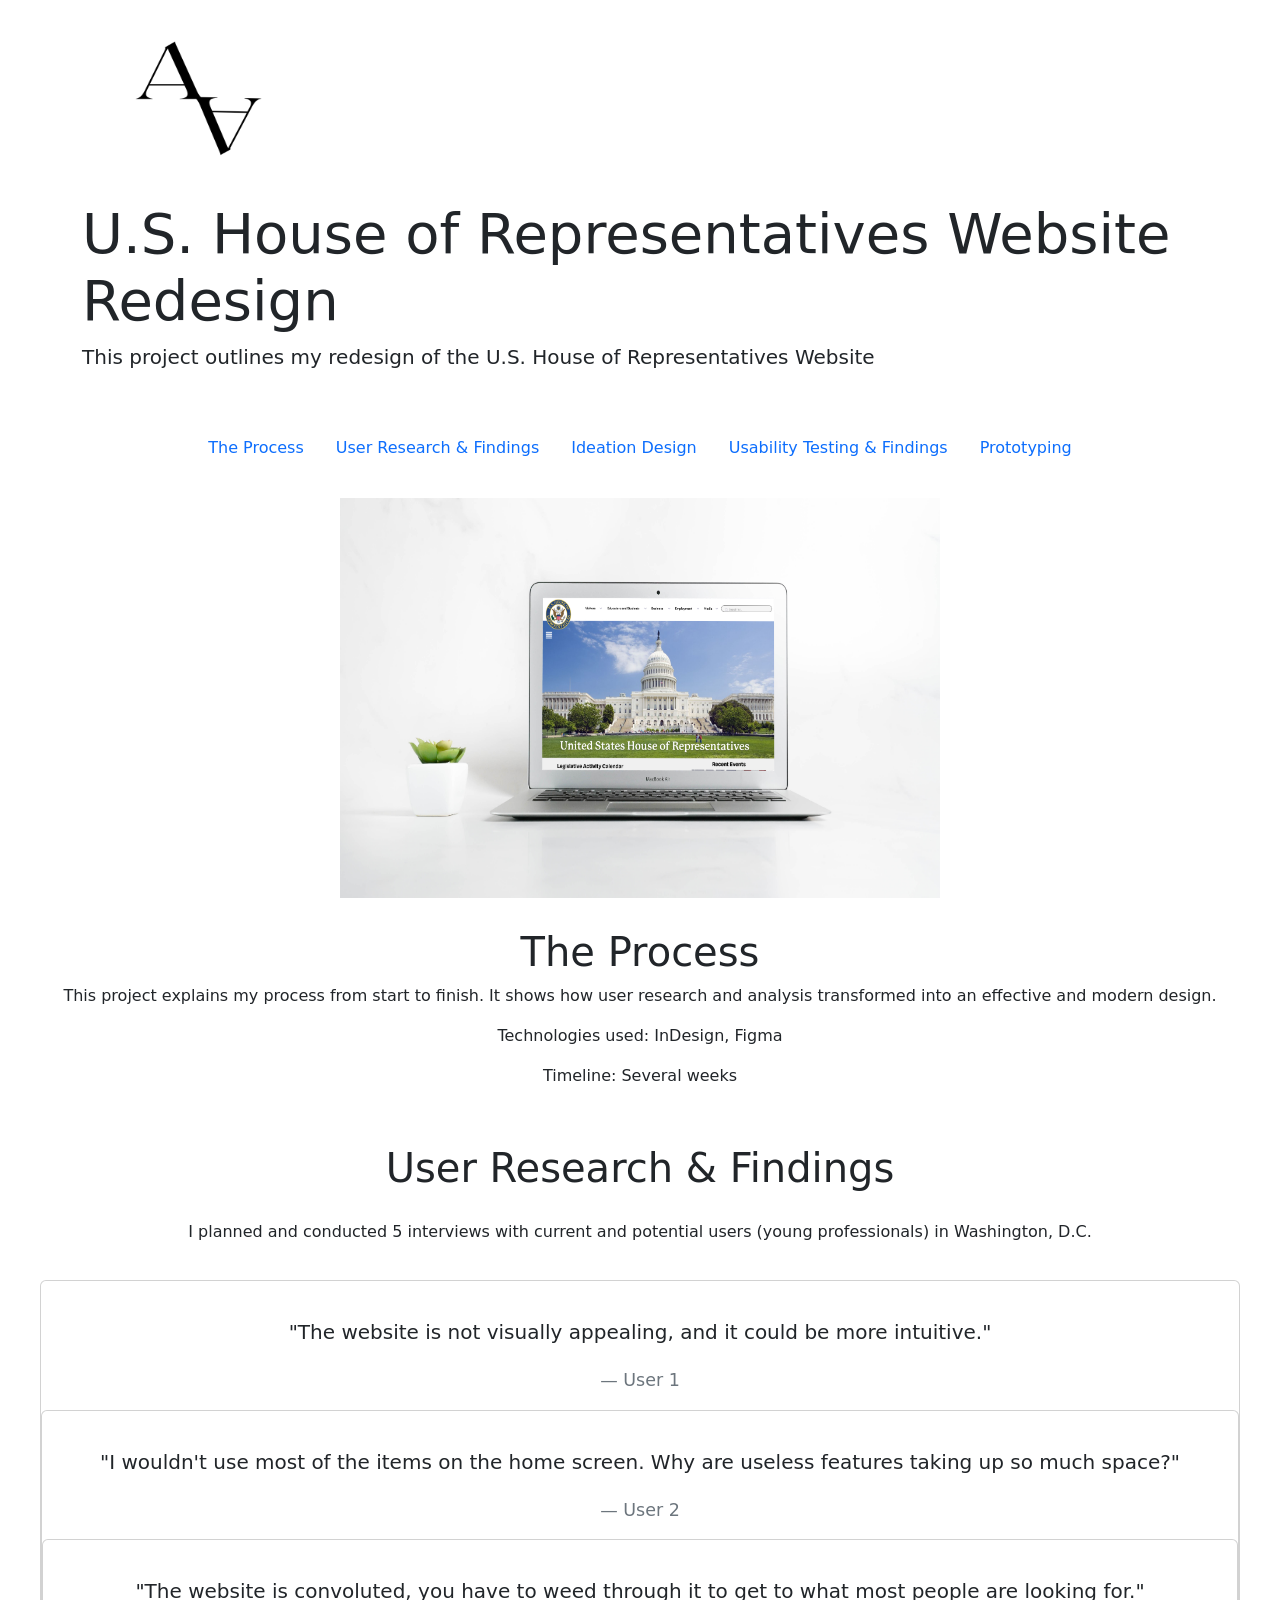
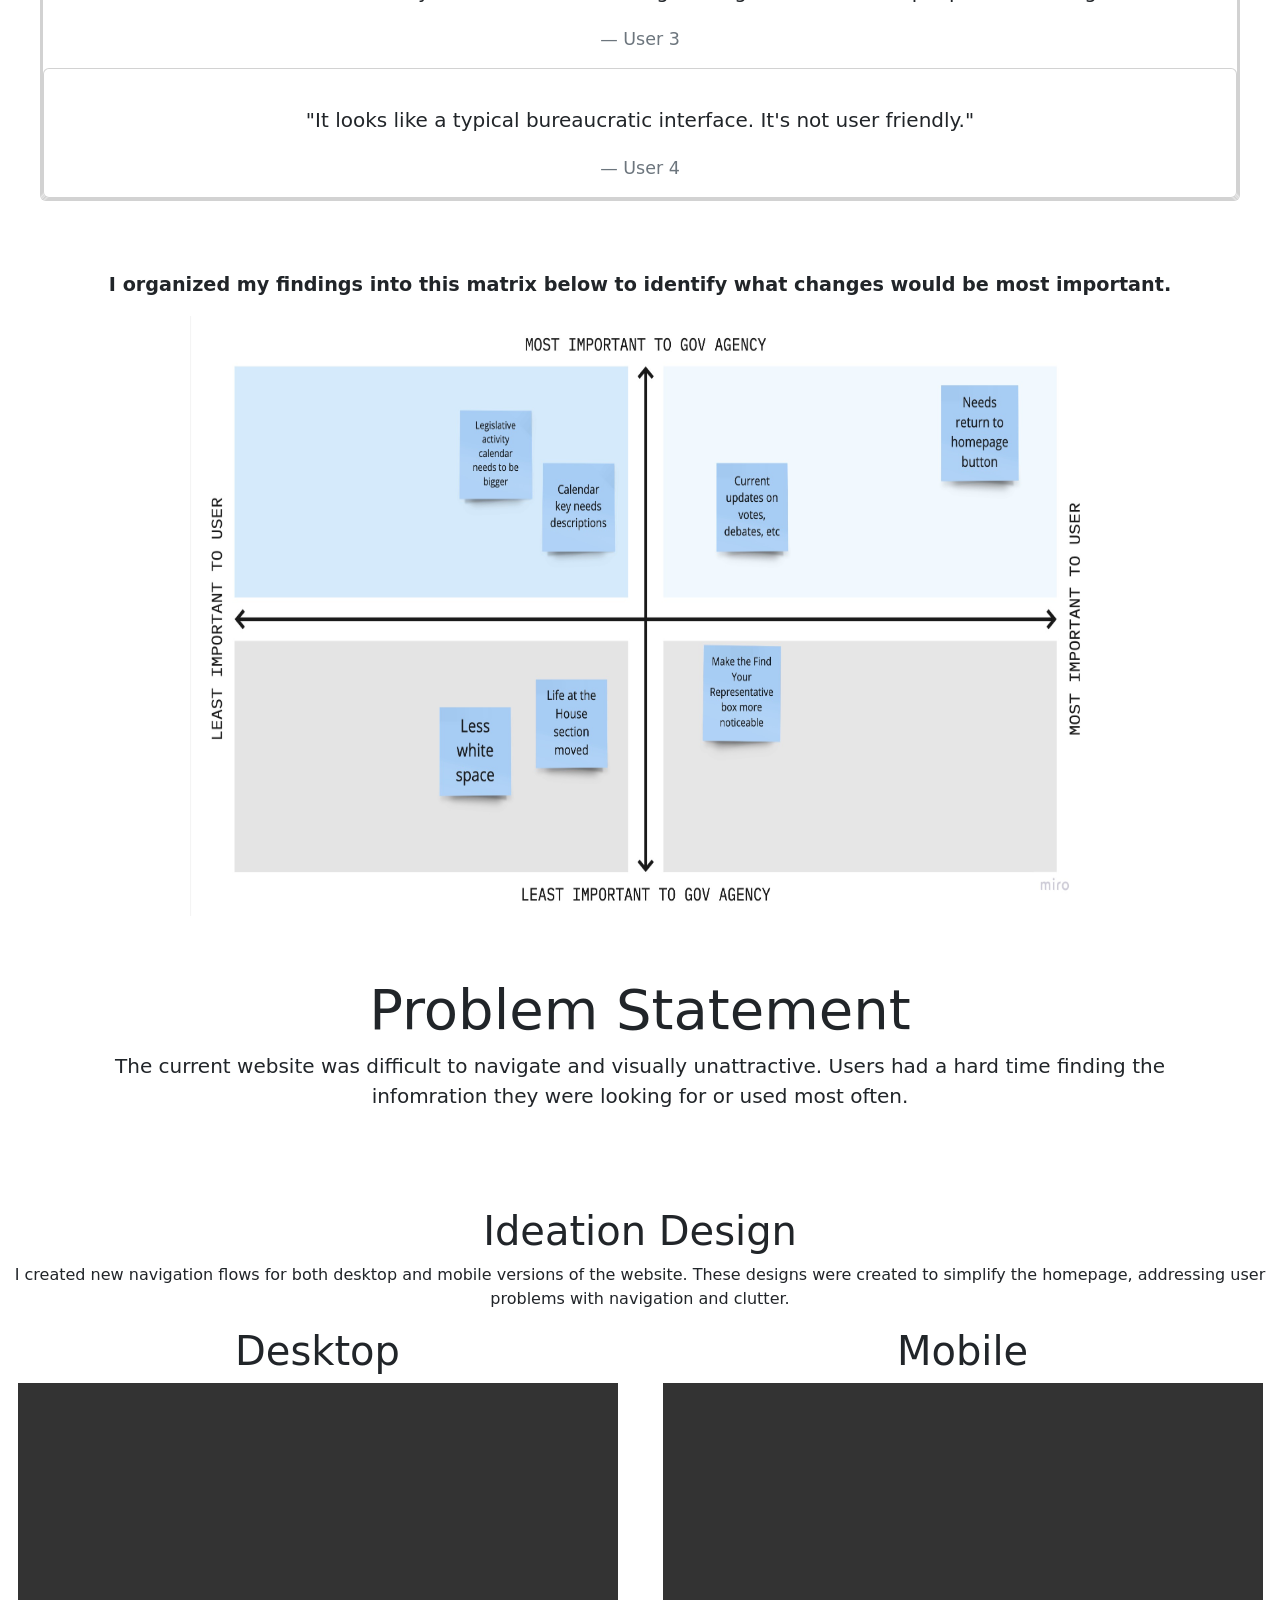
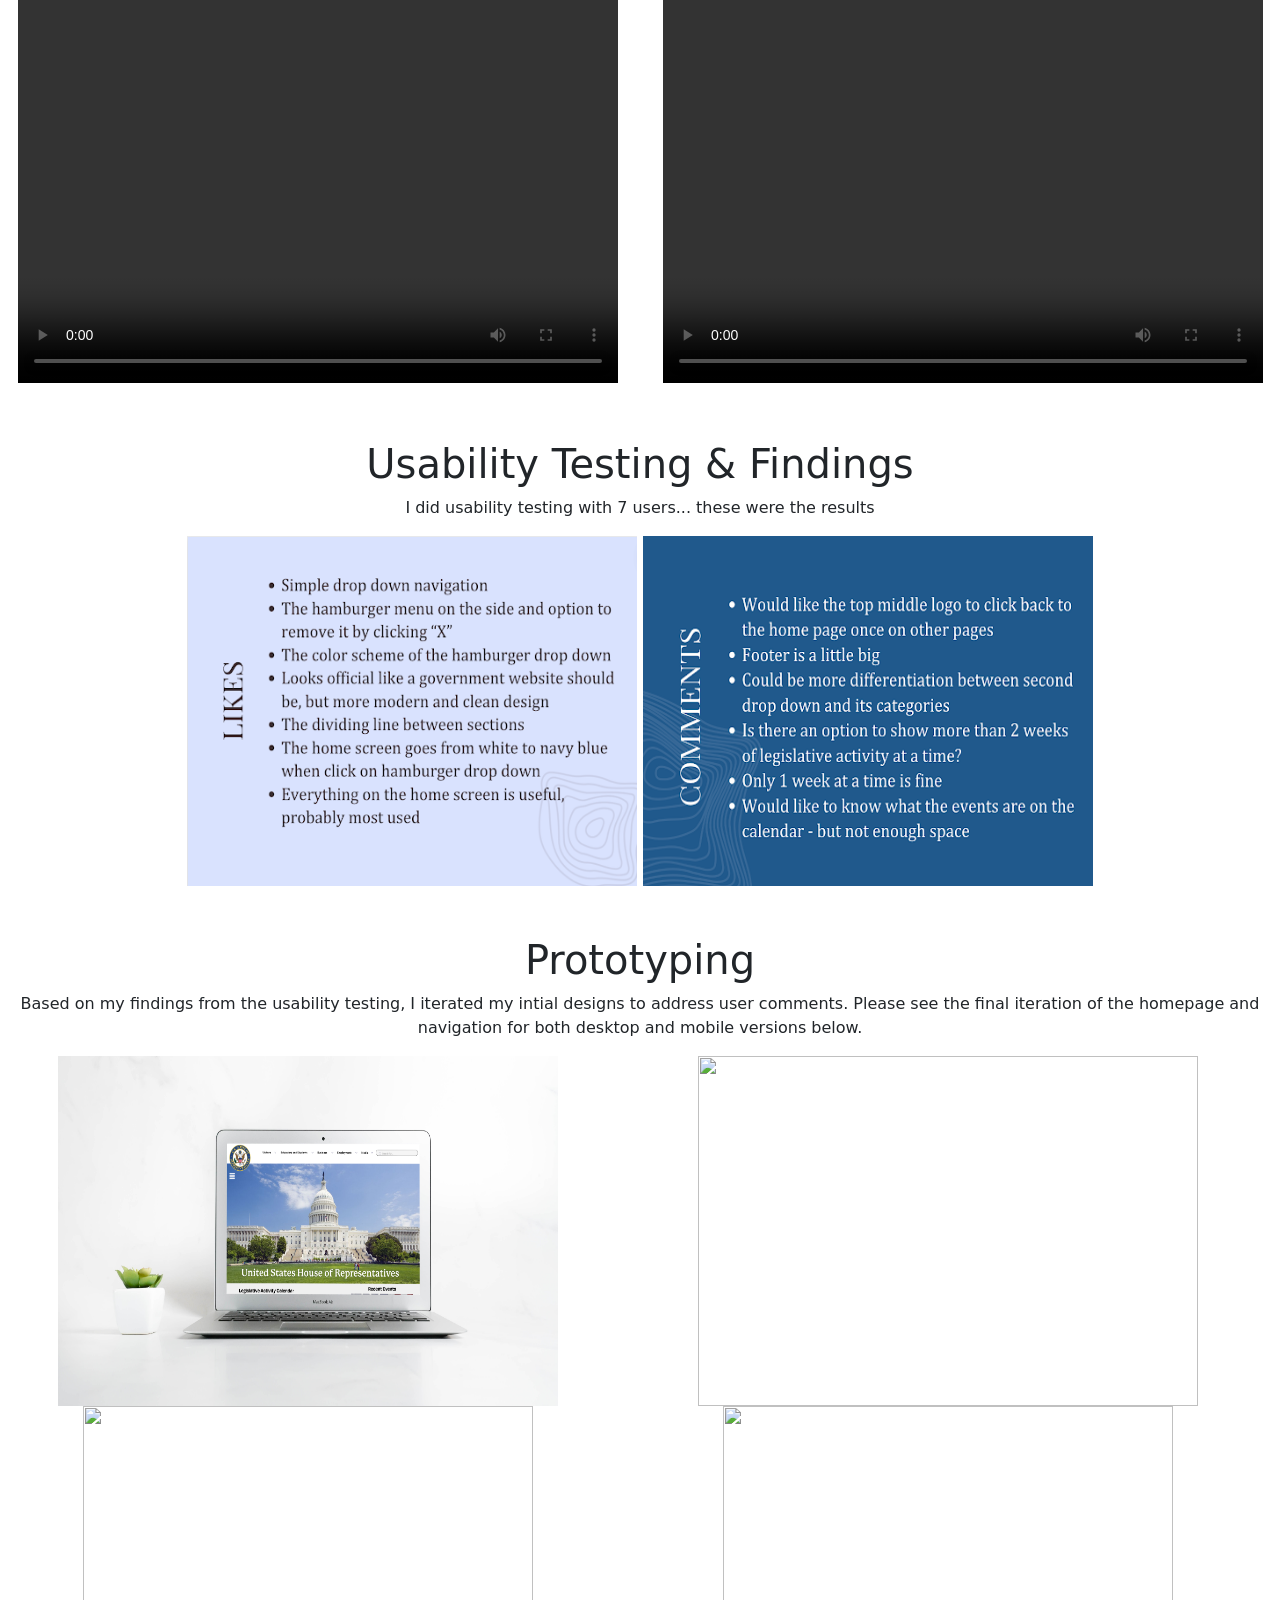
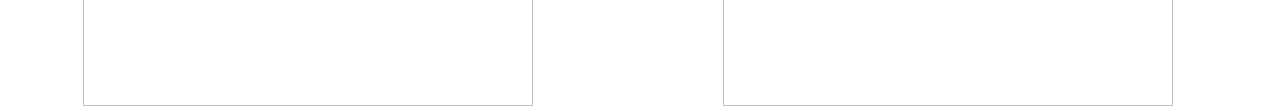
==== commit 46a5b555: "trying to connect 2 trying to connect 2" ====
--- a/index.html
+++ b/index.html
@@ -1,141 +1,203 @@
 <!DOCTYPE html>
 <html>
 <head>
+    
+
+    <!-- Required meta tags -->
+    <meta charset="utf-8">
+    <meta name="viewport" content="width=device-width, initial-scale=1, shrink-to-fit=no">
+
+    <title>UX/UI Homework 20</title>
+
+    <!-- Bootstrap CSS -->
     <link rel="stylesheet" href="style.css">
-    <title></title>
-    <script src="https://ajax.googleapis.com/ajax/libs/jquery/3.6.4/jquery.min.js"></script>
+    <link href="https://cdn.jsdelivr.net/npm/bootstrap@5.3.0-alpha3/dist/css/bootstrap.min.css" rel="stylesheet" integrity="sha384-KK94CHFLLe+nY2dmCWGMq91rCGa5gtU4mk92HdvYe+M/SXH301p5ILy+dN9+nJOZ" crossorigin="anonymous">
+    <link rel="stylesheet" href="css/index.css" type="text/css">
+
+
+
 </head>
+
+
 <body>
 
-<header class="navigation">
-    <div class="inline-block" class="logo">
-        <img src="logo.png" alt="Logo" width="400" height="200"
+    <header class="navigation">
+        <div class="inline-block" class="logo">
+            <img src="logo.png" alt="Logo" width="400" height="200"
+        </div>
+
+        <div class="jumbotron jumbotron-fluid">
+            <div class="container">
+              <h1 class="display-4">U.S. House of Representatives Website Redesign</h1>
+              <p class="lead">This project outlines my redesign of the U.S. House of Representatives Website</p>
+            </div>
+          </div>
+
+    <ul class="nav justify-content-center">
+        <li class="nav-item">
+          <a class="nav-link active" href="#">The Process</a>
+        </li>
+        <li class="nav-item">
+          <a class="nav-link" href="#">User Research & Findings</a>
+        </li>
+        <li class="nav-item">
+          <a class="nav-link" href="#">Ideation Design</a>
+        </li>
+        <li class="nav-item">
+            <a class="nav-link" href="#">Usability Testing & Findings</a>
+          </li>
+          <li class="nav-item">
+            <a class="nav-link" href="#">Prototyping</a>
+          </li>
+      </ul>
+    
+    <div class="text-center">
+      <img src="House Desktop mockup.jpeg" alt="Desktop Mockup" width="600" height="400"
     </div>
+
+<section class="theProcess">
+    <div class="flexContainter">
+    <h1>The Process</h1>
+    <p>This project explains my process from start to finish. It shows how user research and analysis transformed into an effective and modern design.</p>
+        <p>Technologies used: InDesign, Figma</p>
+        <p>Timeline: Several weeks</p>
+    </div>
+    </section>
+
+
+<section class="userResearch">
+    <h1>User Research & Findings</h1>
+    <p>I planned and conducted 5 interviews with current and potential users (young professionals) in Washington, D.C.</p>
+    <div class="card">
+        <div class="card-body">
+          <blockquote class="blockquote mb-0">
+            <p>"The website is not visually appealing, and it could be more intuitive."</p>
+            <footer class="blockquote-footer">User 1</footer>
+          </blockquote>
+        </div>
+      
+        <div class="card">
+            <div class="card-body">
+              <blockquote class="blockquote mb-0">
+                <p>"I wouldn't use most of the items on the home screen. Why are useless features taking up so much space?"</p>
+                <footer class="blockquote-footer">User 2</footer>
+              </blockquote>
+            </div>
+
+            <div class="card">
+                <div class="card-body">
+                  <blockquote class="blockquote mb-0">
+                    <p>"The website is convoluted, you have to weed through it to get to what most people are looking for."</p>
+                    <footer class="blockquote-footer">User 3</footer>
+                  </blockquote>
+                </div>
+
+                <div class="card">
+                    <div class="card-body">
+                      <blockquote class="blockquote mb-0">
+                        <p>"It looks like a typical bureaucratic interface. It's not user friendly."</p>
+                        <footer class="blockquote-footer">User 4</footer>
+                      </blockquote>
+                    </div>
+                    </div>
+                </section>
+
+            <section class="matrixWords">   
+            <p>I organized my findings into this matrix below to identify what changes would be most important.</p>
+        <div class="matrix">
+            <img src="matrix.jpg" width="900" height="600"
+        </div>
+        
+</section>
+
+
+
+
+<section class="problemStatement">
+    <div class="jumbotron jumbotron-fluid">
+        <div class="container">
+          <h1 class="display-4">Problem Statement</h1>
+          <p class="lead">The current website was difficult to navigate and visually unattractive. Users had a hard time finding the infomration they were looking for or used most often.</p>
+        </div>
+      </div>
+    </section>
+
+   
+
+<section class="Ideation">
+    <h1>Ideation Design</h1>
+    <p>I created new navigation flows for both desktop and mobile versions of the website. These designs were created to simplify the homepage, addressing user problems with navigation and clutter.</p>
+
+    <div class="grid-container">
+          <div class="grid-child desktop">
+            <h1>Desktop</h1>
+                <video width="600" height="600" controls>
+        <source src="House Desktop Prototype.mp4" type="video/mp4">
+                </video>
+                   </div>
+
+          <div class="grid-child mobile">
+            <h1>Mobile</h1>
+                <video width="600" height="600" controls>
+        <source src="house mobile protoype.mp4" type="video/mp4">
+                </video>
+                   </div>
+
+      </div>
     
- <nav class="inline-block">
-    <ul>
-        <li>About</li>
-        <li>Skills</li>
-        <li>Work</li>
-        <li>Contact</li>
-    </ul>
- </nav>
-
-</header>
-
-
-
-
-<header class="welcome">Hi, I'm Alison Arnold! Welcome to my portfolio!</header>
-
-
-
-<section class="heroImg">
-    <div class="content">
-        <img src="Headshot.jpg" width="500" height="500"
-        <p>My friends would describe me as kind, reliable, hardworking, and funny. I would add that I am easy-going and creative. I am passionate about UX, UI, and human centered design. My main motivator is empathizing with people to understand their perspectives and challenges, and helping find solutions through accessible design and intuitive interaction.
-I am open to internships, part-time, and full-time junior position in the UX/UI field.</p>
-<button>Download Resume</button>
-    </div>
-
-
-</section>
-
- <!--  My UX Skills section coded using CSS flex -->
-<section class="mySkills">
-    <h1>My UX Skills</h1>
-    <div class="flexContainer">
-        <div class="userResearch"> <img src="User Research.jpg" alt="User Research" width="300" height="300">
-        <h3>User Research</h3>
-        <p> For each project, I followed the user research process to gain insights into how users think and feel in order to guide my design. I have conducted stakeholder interviews, user interviews and surveys, analysis, and persona creation.   </p></div>
-        <div class="uiDesign"> <img src="UI Design.jpg" alt="User Interface Design" width="300" height="300">
-            <h3>User Interface Design</h3>
-            <p> I have practiced and refined my user interface design skills. I have learned interaction design, and successful prototyping using Figma software.</p></div>
-        <div class="webDevelopment"> <img src="Web Development.jpg" alt="Web Development" width="300" height="300">
-            <h3>Web Development</h3>
-            <p> I have combined my user research and design skills to redeisgn websites. I have learned HTML, CSS, and Java Script coding. For example, I coded this website!</p></div>
-        </div>
-    </div>
-
-</section>
-
-
-
-
-<!-- My Work Section Constructed using CSS Grid -->
-<section class="myWork">
-    <h1>My Work</h1>
-    <div class="workGrid">
-        <div class="houseWebsite"> <img src="house desktop mockup 2.png" alt="US House of Representatives Website Redesign" 
-            width="500" height="300">
-        </div>
-        <div class="houseWords"> 
-            <h4>House of Representatives Website Redesign</h4>
-            <p>The goal of this project was to create a travel app that improves the planning experience for
-                travelers, especially in groups. This project details the UX process from inception to completion. It
-                shows the stages from user research, definition and ideation, prototyping, and testing.
-                Skills, Technologies used: Stakeholder Interviews, User Research (Interviews and Surveys),
-                Research Analysis, Persona Creation, User Experience Design (UI/UX), Interaction Design,
-                Prototyping, In-Person User Testing, Miro, Figma</p>
-            <a href="index20.html" >
-                <button>View the Project</button>
-            </a>
-            </div>
-        <div class="antiCruelty"> <img src="anti cruelty desktop mockup 2.jpeg" alt="Anti-Cruelty Website Redesign"
-            width="400" height="300"></div>
-            <div class="crueltyWords"> 
-                <h4>Anti-Cruelty Society Redesign</h4>
-                <p>This project started from scratch with an idea for an app that alerts for missing pets. It shows the
-                    UX/UI process from start to finish. I exemplified leadership skills in discussions with design team
-                    Provided a proposal layout and design well before deadline, and successfully completed
-                    design projects
-                    Skills, Technologies used: Stakeholder Interviews, User Research (Interviews and Surveys),
-                    Research Analysis, Persona Creation, User Experience Design (UI/UX), Interaction Design,
-                    Prototyping, In-Person User Testing, Miro, Figma</p>
-                <button>View the Project</button>
-            </div>
-        </div>
-    
-        <h3>View all projects</h3>
-
-
-
-
-    </div>
-
-
-
-
-
-
-</section>
-
-
-
-
-
-
-
-<footer>
-    <h3>Feel free to reach out, I'd love to hear from you!</h3>
-    <p> Email: alisonarnold03@gmail.com</p>
-    <p> Phone: (813) 399 - 3600 </p>
-    <p> LinkedIn: https://www.linkedin.com/in/alison-arnold-51271b263/</p>
-    <ul>
-        <li class="inline-block">About</li>
-        <li class="inline-block">Skills</li>
-        <li class="inline-block">Work</li>
-        <li class="inline-block">Contact</li>
-    </ul>
-</footer>
-
-
-
-
+</section>
+
+
+
+<section class="usabilityTest">
+<h1>Usability Testing & Findings</h1>
+<p>I did usability testing with 7 users... these were the results</p>
+<img src="house likes.png" height="350" width="450">
+<img src="house comments.png" height="350" width="450">
+</section>
+
+<!-- Used Bootstrap 4's col system-->
+<section class="Prototyping">
+    <h1>Prototyping</h1>
+    <p>Based on my findings from the usability testing, I iterated my intial designs to address user comments. Please see the final iteration of the homepage and navigation for both desktop and mobile versions below. </p>
+    <div class="row">
+        <div class="row">
+          <div class="col">
+            <img src="House Desktop mockup.jpeg" height="350" width="500">
+          </div>
+
+          <div class="col">
+            <img src="house desktop mockup 2.png" height="350" width="500">
+          </div>
+
+          <div class="col">
+            <img src="house mobile mockup.jpeg" height="300" width="450">
+          </div>
+
+          <div class="col">
+            <img src="house mobile mockups 3.jpeg" height="300" width="450">
+          </div>
+
+
+        </div>
+      
+
+
+</section>
+
+
+
+
+
+
+
+
+<!-- Bootstrap JS and Jquery -->
+<script src="https://cdn.jsdelivr.net/npm/bootstrap@5.3.0-alpha3/dist/js/bootstrap.bundle.min.js" integrity="sha384-ENjdO4Dr2bkBIFxQpeoTz1HIcje39Wm4jDKdf19U8gI4ddQ3GYNS7NTKfAdVQSZe" crossorigin="anonymous"></script>
 </body>
 
 
-<script src="index.js"></script>
+
 
 
 </html>
--- a/style.css
+++ b/style.css
@@ -1,58 +1,26 @@
-.inline-block {display: inline-block;
-vertical-align: top; }
+.grid-container {display: grid;
+grid-template-columns: 1fr 1fr;
+grid-gap: 10px;}
 
-.logo {width: 23%;
-padding: 1%;
-text-align: center;}
+.nav-item {padding-top: 40px;}
 
-nav {width: 73%;
-padding: 1%;
-background-color: lightblue;}
+.text-center {padding-top: 30px;}
 
-ul {width: 50%;
-margin-left: auto;}
+.theProcess {padding-top: 30px;}
 
-.welcome {text-align: center; padding-top: 10px; font-weight: bolder; font-size: larger;}
+.userResearch {padding: 40px;}
 
-.heroImg {height: 600px;
-padding: 25px;}
+.userResearch p {padding: 20px;}
 
-.content {width: 500px;
-margin: 0 auto;
-font-family: Arial, Helvetica, sans-serif;}
+.matrixWords p {padding-top: 30px;
+font-size: larger;
+font-weight:bold;}
 
-footer {background-color: lightblue;
-padding: 10px;}
+.problemStatement {padding-top: 60px;
+padding-bottom: 30px;}
 
-footer ul {display: inline-block;
-    vertical-align: top;
-    padding: 50px;}
+.Ideation {padding-top: 50px;}
 
-button {color: navy;
-box-shadow: 2px 5px;}
+.usabilityTest {padding-top: 50px;}
 
-.mySkills {padding-top: 50px;}
-.flexContainer {display: flex; flex-direction: row; flex-wrap: nowrap; background-color: lightskyblue;}
-.userResearch {width: 33%; margin: 1px; padding: 2px;}
-.uiDesign {width: 33%;margin: 1px; padding: 2px;}
-.webDevelopment {width: 33%;margin: 1px; padding: 2px;}
-
-.workGrid {display: grid;}
-.houseWebsite {grid-area: 1 / 1 / span 2 /span 3;}
-.houseWords {grid-area: 1 / 4 / span 2 / span 6;}
-.antiCruelty {grid-area: 4 / 1 / span 2 / span 3;}
-.crueltyWords {grid-area: 4 / 4 / span 2 / span 6;}
-
-@media only screen and (max-width: 600) {
-    .flexContainer {display: flex; flex-direction: column; flex-wrap: nowrap; background-color: lightskyblue;}
-    .userResearch {width: 100%; margin: 1px; padding: 2px;}
-    .uiDesign {width: 100%;margin: 1px; padding: 2px;}
-    .webDevelopment {width: 100%;margin: 1px; padding: 2px;}
-
-    .workGrid {display: grid;}
-    .houseWebsite {grid-area: 1 / 1 / span 2 /span 3;}
-    .houseWords {grid-area: 1 / 4 / span 2 / span 6;}
-    .antiCruelty {grid-area: 4 / 1 / span 2 / span 3;}
-    .crueltyWords {grid-area: 4 / 4 / span 2 / span 6;}
-
-}+.Prototyping {padding-top: 50px;}
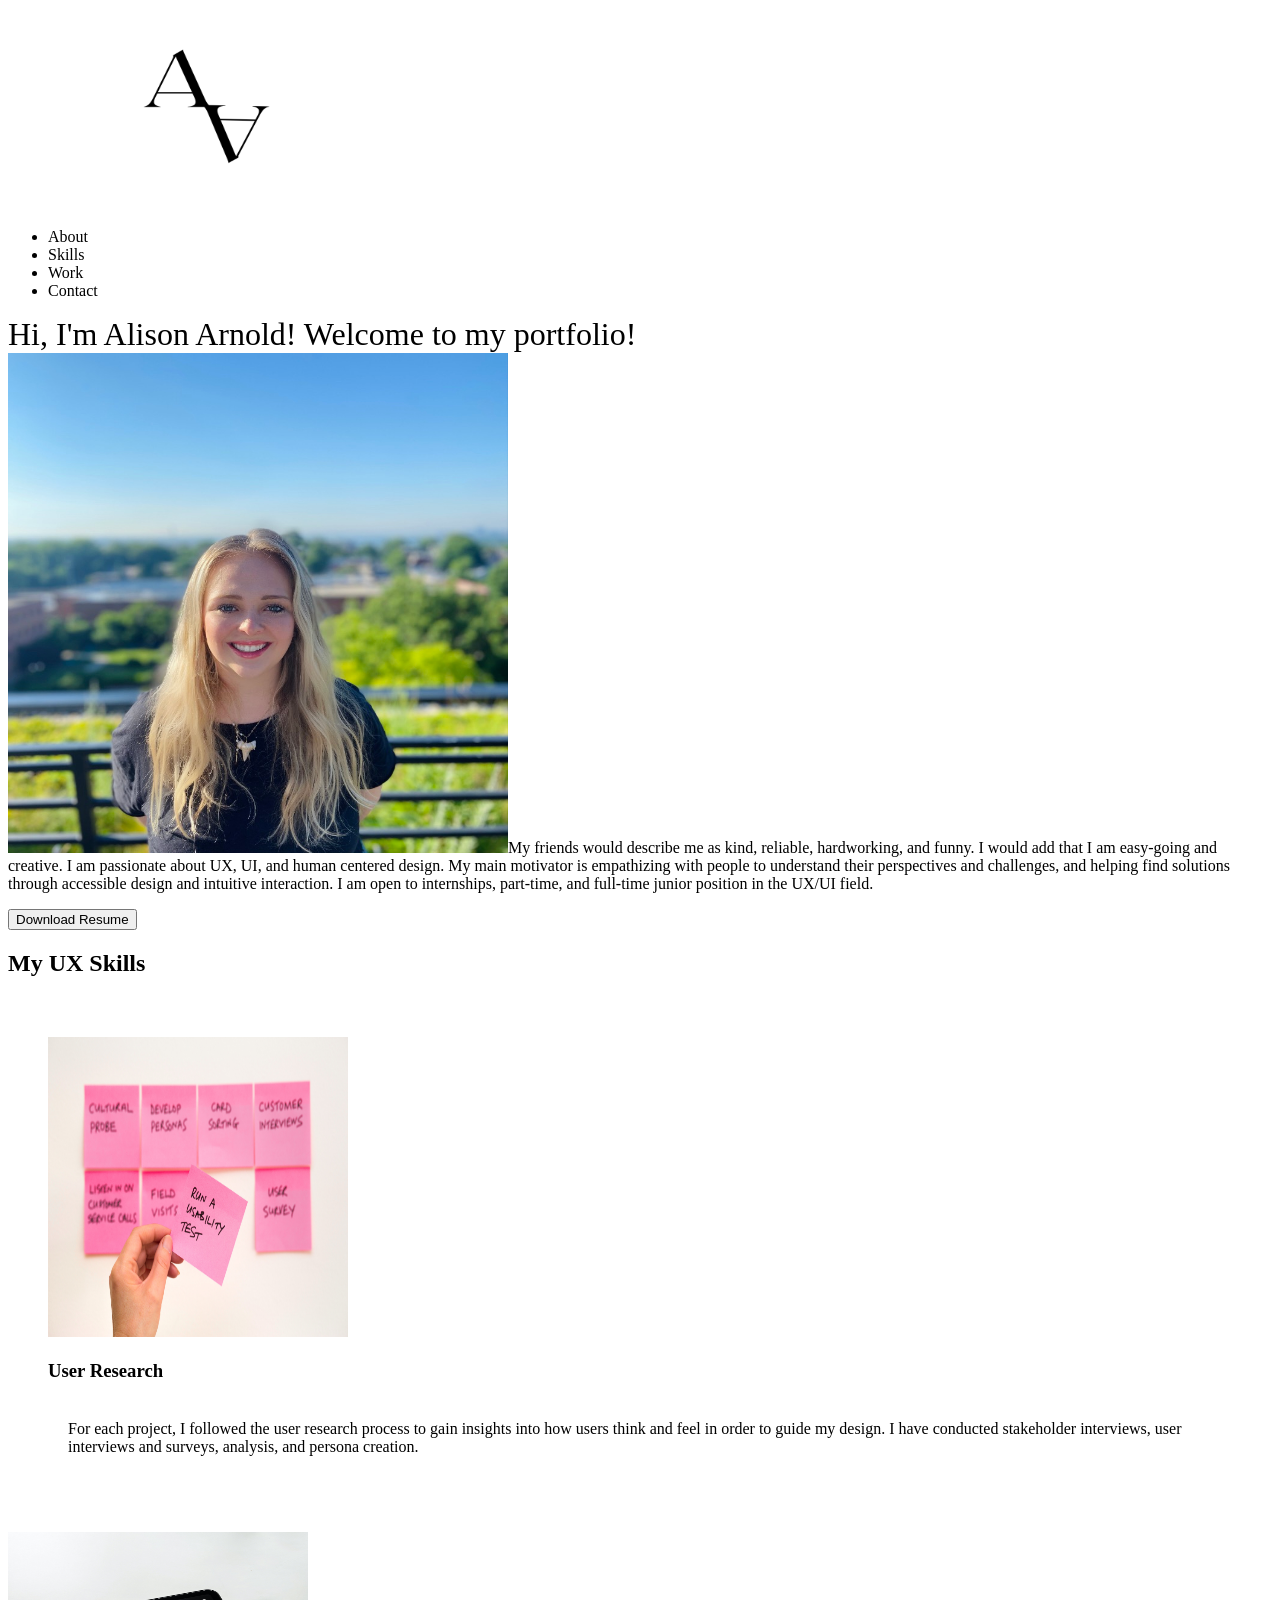
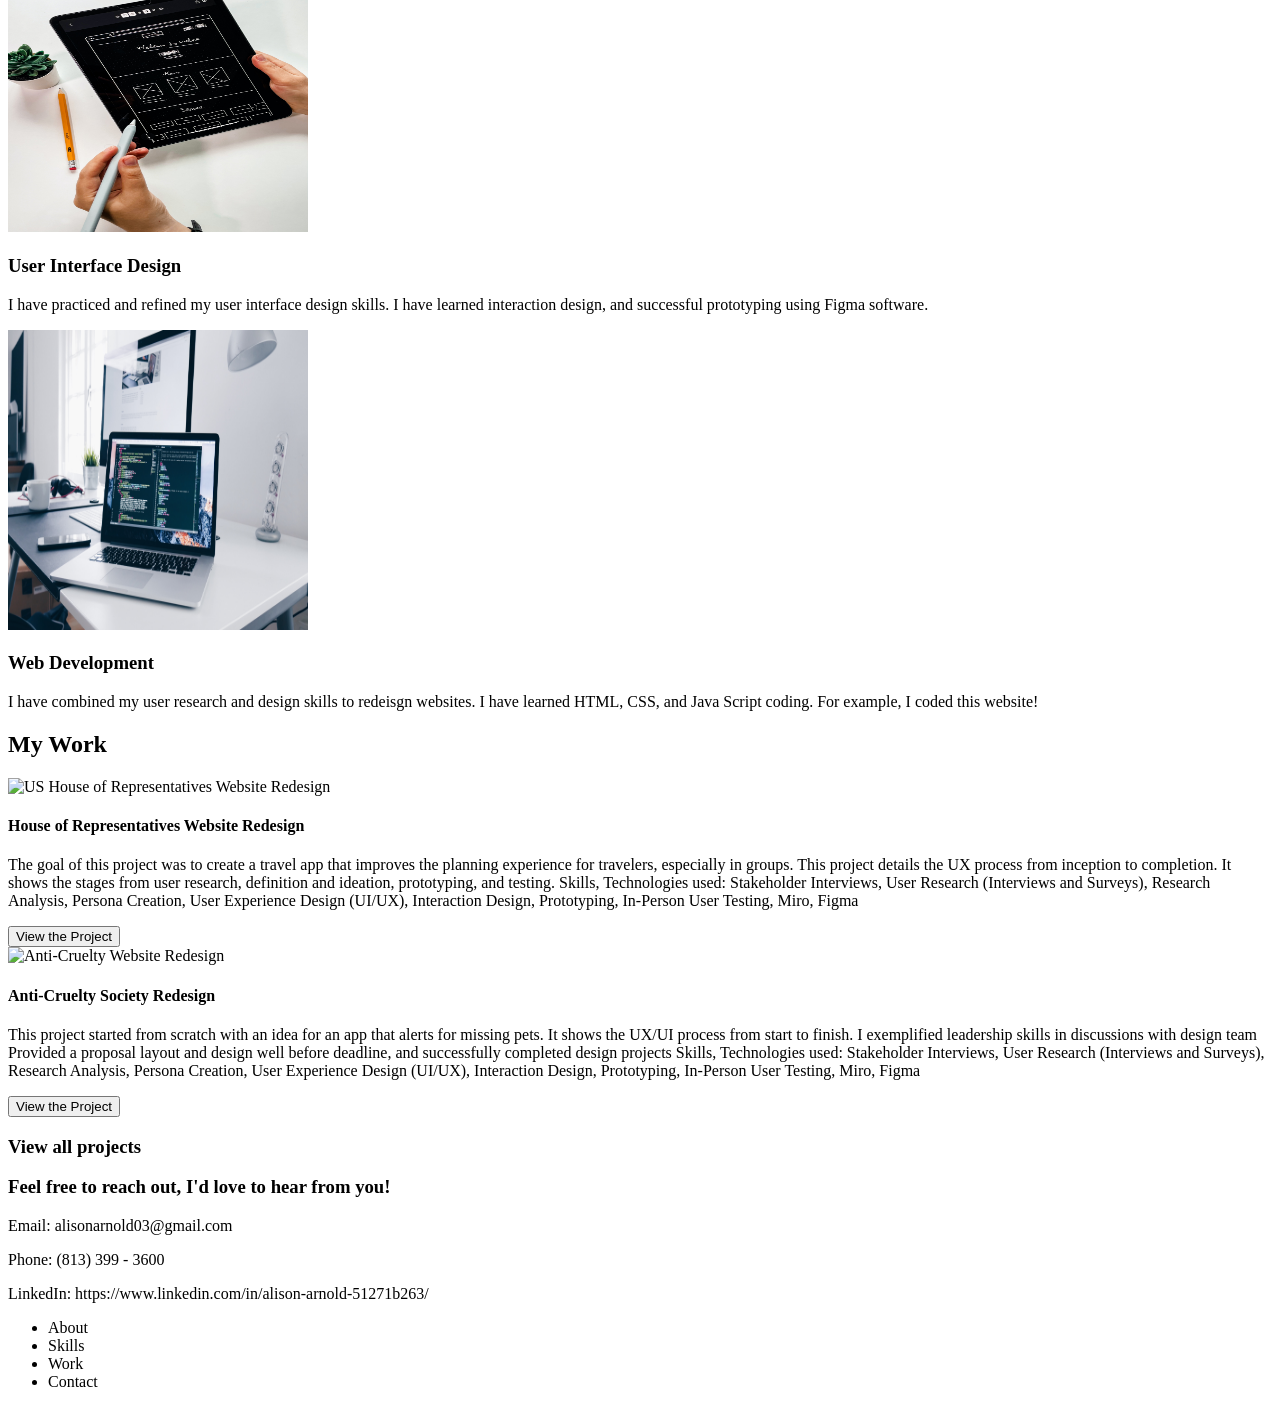
==== commit 0f916198: "Add files via upload" ====
--- a/index.html
+++ b/index.html
@@ -1,186 +1,111 @@
 <!DOCTYPE html>
 <html>
 <head>
+    <link rel="stylesheet" href="style.css">
+    <title></title>
+    <script src="https://ajax.googleapis.com/ajax/libs/jquery/3.6.4/jquery.min.js"></script>
+</head>
+<body>
+
+<header class="navigation">
+    <div class="inline-block" class="logo">
+        <img src="logo.png" alt="Logo" width="400" height="200"
+    </div>
     
+ <nav class="inline-block">
+    <ul>
+        <li>About</li>
+        <li>Skills</li>
+        <li>Work</li>
+        <li>Contact</li>
+    </ul>
+ </nav>
 
-    <!-- Required meta tags -->
-    <meta charset="utf-8">
-    <meta name="viewport" content="width=device-width, initial-scale=1, shrink-to-fit=no">
-
-    <title>UX/UI Homework 20</title>
-
-    <!-- Bootstrap CSS -->
-    <link rel="stylesheet" href="style.css">
-    <link href="https://cdn.jsdelivr.net/npm/bootstrap@5.3.0-alpha3/dist/css/bootstrap.min.css" rel="stylesheet" integrity="sha384-KK94CHFLLe+nY2dmCWGMq91rCGa5gtU4mk92HdvYe+M/SXH301p5ILy+dN9+nJOZ" crossorigin="anonymous">
-    <link rel="stylesheet" href="css/index.css" type="text/css">
+</header>
 
 
 
-</head>
+
+<header class="welcome">Hi, I'm Alison Arnold! Welcome to my portfolio!</header>
 
 
-<body>
 
-    <header class="navigation">
-        <div class="inline-block" class="logo">
-            <img src="logo.png" alt="Logo" width="400" height="200"
-        </div>
-
-        <div class="jumbotron jumbotron-fluid">
-            <div class="container">
-              <h1 class="display-4">U.S. House of Representatives Website Redesign</h1>
-              <p class="lead">This project outlines my redesign of the U.S. House of Representatives Website</p>
-            </div>
-          </div>
-
-    <ul class="nav justify-content-center">
-        <li class="nav-item">
-          <a class="nav-link active" href="#">The Process</a>
-        </li>
-        <li class="nav-item">
-          <a class="nav-link" href="#">User Research & Findings</a>
-        </li>
-        <li class="nav-item">
-          <a class="nav-link" href="#">Ideation Design</a>
-        </li>
-        <li class="nav-item">
-            <a class="nav-link" href="#">Usability Testing & Findings</a>
-          </li>
-          <li class="nav-item">
-            <a class="nav-link" href="#">Prototyping</a>
-          </li>
-      </ul>
-    
-    <div class="text-center">
-      <img src="House Desktop mockup.jpeg" alt="Desktop Mockup" width="600" height="400"
+<section class="heroImg">
+    <div class="content">
+        <img src="Headshot.jpg" width="500" height="500"
+        <p>My friends would describe me as kind, reliable, hardworking, and funny. I would add that I am easy-going and creative. I am passionate about UX, UI, and human centered design. My main motivator is empathizing with people to understand their perspectives and challenges, and helping find solutions through accessible design and intuitive interaction.
+I am open to internships, part-time, and full-time junior position in the UX/UI field.</p>
+<button>Download Resume</button>
     </div>
 
-<section class="theProcess">
-    <div class="flexContainter">
-    <h1>The Process</h1>
-    <p>This project explains my process from start to finish. It shows how user research and analysis transformed into an effective and modern design.</p>
-        <p>Technologies used: InDesign, Figma</p>
-        <p>Timeline: Several weeks</p>
+
+</section>
+
+ <!--  My UX Skills section coded using CSS flex -->
+<section class="mySkills">
+    <h1>My UX Skills</h1>
+    <div class="flexContainer">
+        <div class="userResearch"> <img src="User Research.jpg" alt="User Research" width="300" height="300">
+        <h3>User Research</h3>
+        <p> For each project, I followed the user research process to gain insights into how users think and feel in order to guide my design. I have conducted stakeholder interviews, user interviews and surveys, analysis, and persona creation.   </p></div>
+        <div class="uiDesign"> <img src="UI Design.jpg" alt="User Interface Design" width="300" height="300">
+            <h3>User Interface Design</h3>
+            <p> I have practiced and refined my user interface design skills. I have learned interaction design, and successful prototyping using Figma software.</p></div>
+        <div class="webDevelopment"> <img src="Web Development.jpg" alt="Web Development" width="300" height="300">
+            <h3>Web Development</h3>
+            <p> I have combined my user research and design skills to redeisgn websites. I have learned HTML, CSS, and Java Script coding. For example, I coded this website!</p></div>
+        </div>
     </div>
-    </section>
 
-
-<section class="userResearch">
-    <h1>User Research & Findings</h1>
-    <p>I planned and conducted 5 interviews with current and potential users (young professionals) in Washington, D.C.</p>
-    <div class="card">
-        <div class="card-body">
-          <blockquote class="blockquote mb-0">
-            <p>"The website is not visually appealing, and it could be more intuitive."</p>
-            <footer class="blockquote-footer">User 1</footer>
-          </blockquote>
-        </div>
-      
-        <div class="card">
-            <div class="card-body">
-              <blockquote class="blockquote mb-0">
-                <p>"I wouldn't use most of the items on the home screen. Why are useless features taking up so much space?"</p>
-                <footer class="blockquote-footer">User 2</footer>
-              </blockquote>
-            </div>
-
-            <div class="card">
-                <div class="card-body">
-                  <blockquote class="blockquote mb-0">
-                    <p>"The website is convoluted, you have to weed through it to get to what most people are looking for."</p>
-                    <footer class="blockquote-footer">User 3</footer>
-                  </blockquote>
-                </div>
-
-                <div class="card">
-                    <div class="card-body">
-                      <blockquote class="blockquote mb-0">
-                        <p>"It looks like a typical bureaucratic interface. It's not user friendly."</p>
-                        <footer class="blockquote-footer">User 4</footer>
-                      </blockquote>
-                    </div>
-                    </div>
-                </section>
-
-            <section class="matrixWords">   
-            <p>I organized my findings into this matrix below to identify what changes would be most important.</p>
-        <div class="matrix">
-            <img src="matrix.jpg" width="900" height="600"
-        </div>
-        
 </section>
 
 
 
 
-<section class="problemStatement">
-    <div class="jumbotron jumbotron-fluid">
-        <div class="container">
-          <h1 class="display-4">Problem Statement</h1>
-          <p class="lead">The current website was difficult to navigate and visually unattractive. Users had a hard time finding the infomration they were looking for or used most often.</p>
+<!-- My Work Section Constructed using CSS Grid -->
+<section class="myWork">
+    <h1>My Work</h1>
+    <div class="workGrid">
+        <div class="houseWebsite"> <img src="house desktop mockup 2.png" alt="US House of Representatives Website Redesign" 
+            width="500" height="300">
         </div>
-      </div>
-    </section>
-
-   
-
-<section class="Ideation">
-    <h1>Ideation Design</h1>
-    <p>I created new navigation flows for both desktop and mobile versions of the website. These designs were created to simplify the homepage, addressing user problems with navigation and clutter.</p>
-
-    <div class="grid-container">
-          <div class="grid-child desktop">
-            <h1>Desktop</h1>
-                <video width="600" height="600" controls>
-        <source src="House Desktop Prototype.mp4" type="video/mp4">
-                </video>
-                   </div>
-
-          <div class="grid-child mobile">
-            <h1>Mobile</h1>
-                <video width="600" height="600" controls>
-        <source src="house mobile protoype.mp4" type="video/mp4">
-                </video>
-                   </div>
-
-      </div>
+        <div class="houseWords"> 
+            <h4>House of Representatives Website Redesign</h4>
+            <p>The goal of this project was to create a travel app that improves the planning experience for
+                travelers, especially in groups. This project details the UX process from inception to completion. It
+                shows the stages from user research, definition and ideation, prototyping, and testing.
+                Skills, Technologies used: Stakeholder Interviews, User Research (Interviews and Surveys),
+                Research Analysis, Persona Creation, User Experience Design (UI/UX), Interaction Design,
+                Prototyping, In-Person User Testing, Miro, Figma</p>
+            <a href="https://alisonarn.github.io/UX_UI_HW_20/" >
+                <button>View the Project</button>
+            </a>
+            </div>
+        <div class="antiCruelty"> <img src="anti cruelty desktop mockup 2.jpeg" alt="Anti-Cruelty Website Redesign"
+            width="400" height="300"></div>
+            <div class="crueltyWords"> 
+                <h4>Anti-Cruelty Society Redesign</h4>
+                <p>This project started from scratch with an idea for an app that alerts for missing pets. It shows the
+                    UX/UI process from start to finish. I exemplified leadership skills in discussions with design team
+                    Provided a proposal layout and design well before deadline, and successfully completed
+                    design projects
+                    Skills, Technologies used: Stakeholder Interviews, User Research (Interviews and Surveys),
+                    Research Analysis, Persona Creation, User Experience Design (UI/UX), Interaction Design,
+                    Prototyping, In-Person User Testing, Miro, Figma</p>
+                <button>View the Project</button>
+            </div>
+        </div>
     
-</section>
+        <h3>View all projects</h3>
 
 
 
-<section class="usabilityTest">
-<h1>Usability Testing & Findings</h1>
-<p>I did usability testing with 7 users... these were the results</p>
-<img src="house likes.png" height="350" width="450">
-<img src="house comments.png" height="350" width="450">
-</section>
 
-<!-- Used Bootstrap 4's col system-->
-<section class="Prototyping">
-    <h1>Prototyping</h1>
-    <p>Based on my findings from the usability testing, I iterated my intial designs to address user comments. Please see the final iteration of the homepage and navigation for both desktop and mobile versions below. </p>
-    <div class="row">
-        <div class="row">
-          <div class="col">
-            <img src="House Desktop mockup.jpeg" height="350" width="500">
-          </div>
-
-          <div class="col">
-            <img src="house desktop mockup 2.png" height="350" width="500">
-          </div>
-
-          <div class="col">
-            <img src="house mobile mockup.jpeg" height="300" width="450">
-          </div>
-
-          <div class="col">
-            <img src="house mobile mockups 3.jpeg" height="300" width="450">
-          </div>
+    </div>
 
 
-        </div>
-      
+
+
 
 
 </section>
@@ -191,13 +116,26 @@
 
 
 
-
-<!-- Bootstrap JS and Jquery -->
-<script src="https://cdn.jsdelivr.net/npm/bootstrap@5.3.0-alpha3/dist/js/bootstrap.bundle.min.js" integrity="sha384-ENjdO4Dr2bkBIFxQpeoTz1HIcje39Wm4jDKdf19U8gI4ddQ3GYNS7NTKfAdVQSZe" crossorigin="anonymous"></script>
-</body>
+<footer>
+    <h3>Feel free to reach out, I'd love to hear from you!</h3>
+    <p> Email: alisonarnold03@gmail.com</p>
+    <p> Phone: (813) 399 - 3600 </p>
+    <p> LinkedIn: https://www.linkedin.com/in/alison-arnold-51271b263/</p>
+    <ul>
+        <li class="inline-block">About</li>
+        <li class="inline-block">Skills</li>
+        <li class="inline-block">Work</li>
+        <li class="inline-block">Contact</li>
+    </ul>
+</footer>
 
 
 
 
+</body>
+
+
+<script src="index.js"></script>
+
 
 </html>
